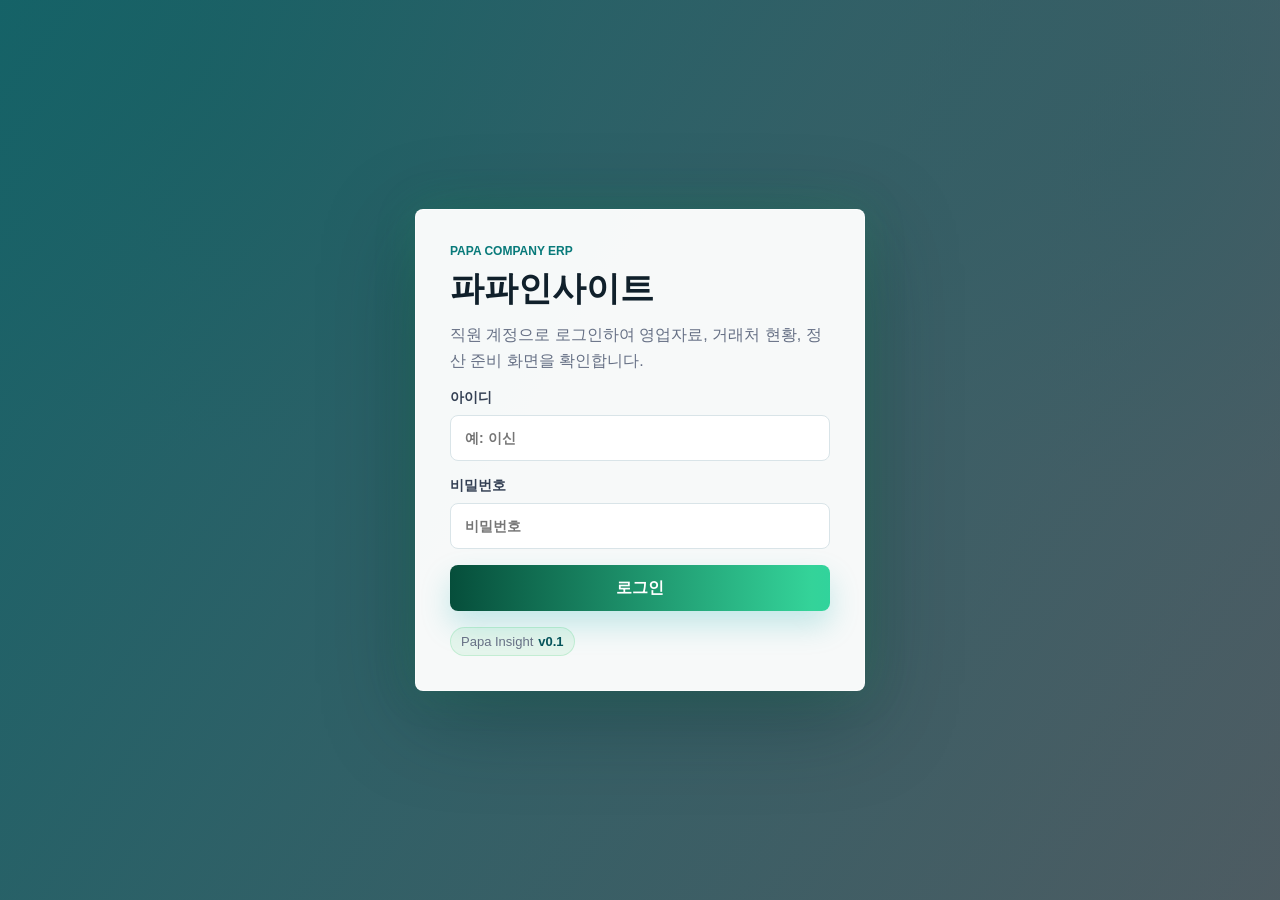
==== index.html @ 5ba2e493 "Add inbound DB dashboard to v0.1" ====
<!doctype html>
<html lang="ko">
  <head>
    <meta charset="UTF-8" />
    <meta name="viewport" content="width=device-width, initial-scale=1.0" />
    <title>파파인사이트</title>
    <link rel="stylesheet" href="styles.css?v=0.1-inbound-db-20260528" />
  </head>
  <body>
    <main class="app-shell">
      <section class="login-view" id="loginView">
        <div class="login-panel">
          <p class="eyebrow">PAPA COMPANY ERP</p>
          <h1>파파인사이트</h1>
          <p class="intro">직원 계정으로 로그인하여 영업자료, 거래처 현황, 정산 준비 화면을 확인합니다.</p>

          <form class="login-form" id="loginForm">
            <label>
              아이디
              <input id="userId" name="userId" autocomplete="username" placeholder="예: 이신" required />
            </label>
            <label>
              비밀번호
              <input id="password" name="password" type="password" autocomplete="current-password" placeholder="비밀번호" required />
            </label>
            <button type="submit">로그인</button>
            <p class="login-version">Papa Insight <strong>v0.1</strong></p>
          </form>
        </div>
      </section>

      <section class="dashboard-view hidden" id="dashboardView">
        <aside class="sidebar" id="sidebar">
          <div class="brand">
            <span class="brand-mark">P</span>
            <div class="brand-copy">
              <strong>파파인사이트</strong>
              <small>v0.1</small>
            </div>
            <button class="sidebar-toggle" id="sidebarToggle" type="button" aria-label="대시보드 접기" aria-expanded="true" title="대시보드 접기/펼치기">
              <svg viewBox="0 0 24 24" aria-hidden="true" fill="none" stroke="currentColor" stroke-width="2" stroke-linecap="round" stroke-linejoin="round">
                <rect x="3" y="4" width="18" height="16" rx="2"></rect>
                <path d="M9 4v16"></path>
                <path d="m16 10-2 2 2 2"></path>
              </svg>
            </button>
          </div>

          <nav class="nav-menu" aria-label="대시보드 메뉴">
            <button class="nav-item active" type="button" data-page="inbound">
              <span class="nav-icon">★</span>
              <span class="nav-text">인바운드 DB</span>
            </button>
            <button class="nav-item" type="button" data-page="sales">
              <span class="nav-icon">1</span>
              <span class="nav-text">영업자료 (이미지)</span>
            </button>
            <button class="nav-item" type="button" data-page="text-sales">
              <span class="nav-icon">2</span>
              <span class="nav-text">영업자료 (텍스트)</span>
            </button>
            <button class="nav-item" type="button" data-page="clients">
              <span class="nav-icon">3</span>
              <span class="nav-text">거래처 관리</span>
            </button>
            <div class="client-subnav collapsed" id="clientSubnav"></div>
            <div class="nav-divider" aria-hidden="true"></div>
            <button class="nav-item" type="button" data-page="settlement">
              <span class="nav-icon">4</span>
              <span class="nav-text">정산관리</span>
            </button>
          </nav>

          <button class="logout-button" id="logoutButton" type="button">
            <span class="nav-text">로그아웃</span>
          </button>
        </aside>

        <div class="workspace">
          <header class="topbar">
            <div>
              <p class="eyebrow">ERP DASHBOARD</p>
              <h2 id="pageTitle">인바운드 DB</h2>
            </div>
            <div class="topbar-actions">
              <span class="version-pill">v0.1</span>
              <button class="icon-action" id="openTrashLog" type="button" title="삭제 기록 보기" aria-label="삭제 기록 보기">🗑</button>
              <div class="user-pill">
                <span id="currentUser">papa.admin</span>
              </div>
            </div>
          </header>

          <section class="page-section" id="inboundPage">
            <div class="section-head">
              <div>
                <h3>인바운드 DB 현황</h3>
                <p>랜딩페이지와 유료 광고를 통해 유입된 문의 DB를 최신 문의순으로 영업자에게 공유합니다.</p>
              </div>
              <span class="version-pill">최신순</span>
            </div>

            <div class="inbound-table-card">
              <div class="inbound-table-wrap">
                <table class="inbound-table">
                  <thead>
                    <tr>
                      <th>날짜</th>
                      <th>이름</th>
                      <th>전화번호</th>
                      <th>플레이스URL</th>
                      <th>메인키워드</th>
                      <th>업종</th>
                      <th>구분</th>
                      <th>월 광고비 예산</th>
                      <th>문의사항</th>
                    </tr>
                  </thead>
                  <tbody id="inboundTableBody"></tbody>
                </table>
              </div>
            </div>
          </section>

          <section class="page-section hidden" id="salesPage">
            <div class="section-head">
              <div>
                <h3>영업자료 이미지 보관함</h3>
                <p>회사 인원이 카테고리별 이미지를 등록하고, 다운로드/복사/삭제까지 처리할 수 있습니다.</p>
              </div>
              <button class="secondary-button" id="openMaterialModal" type="button">자료 추가</button>
            </div>
            <div class="sales-library" id="materialsLibrary"></div>
          </section>

          <section class="page-section hidden" id="textSalesPage">
            <div class="text-dashboard">
              <div class="ai-doc-list" id="aiDocList"></div>

              <article class="ai-doc-viewer">
                <div class="ai-doc-toolbar">
                  <div>
                    <span class="category-label">문서</span>
                    <h4 id="aiDocTitle">영업자료 문서</h4>
                  </div>
                  <input id="aiDocSearch" type="search" placeholder="문서 내 검색" />
                </div>
                <div class="ai-doc-content" id="aiDocContent">문서를 불러오는 중입니다.</div>
              </article>
            </div>
          </section>

          <section class="page-section hidden" id="clientsPage">
            <div class="section-head">
              <div>
                <h3>거래처 관리</h3>
                <p>담당자별로 B2C/B2B 거래처를 나누고, 거래중/상담중/대기 상태를 관리합니다.</p>
              </div>
              <button class="secondary-button" type="button">거래처 추가</button>
            </div>

            <div class="client-owner-tabs" id="clientOwnerTabs"></div>

            <div class="metric-row">
              <article>
                <span>전체 거래처</span>
                <strong id="totalClients">0</strong>
              </article>
              <article>
                <span>거래중</span>
                <strong id="activeClients">0</strong>
              </article>
              <article>
                <span>상담/대기</span>
                <strong id="pendingClients">0</strong>
              </article>
            </div>

            <div class="client-board">
              <section class="client-lane">
                <div class="lane-head">
                  <span>B2C</span>
                  <strong id="b2cCount">0</strong>
                </div>
                <div class="client-status-grid" id="b2cClients"></div>
              </section>
              <section class="client-lane">
                <div class="lane-head">
                  <span>B2B</span>
                  <strong id="b2bCount">0</strong>
                </div>
                <div class="client-status-grid" id="b2bClients"></div>
              </section>
            </div>
          </section>

          <section class="page-section hidden" id="settlementPage">
            <div class="coming-soon">
              <span class="category-label">SETTLEMENT</span>
              <h3>정산관리는 준비중입니다.</h3>
              <p>1차 기획이 확정되면 정산 흐름, 권한, 데이터 구조를 맞춰 붙이겠습니다.</p>
            </div>
          </section>
        </div>
      </section>
    </main>

    <div class="modal-backdrop hidden" id="materialModal" role="dialog" aria-modal="true" aria-labelledby="materialModalTitle">
      <form class="modal-panel" id="materialForm">
        <div class="modal-head">
          <div>
            <p class="eyebrow">SALES MATERIAL</p>
            <h3 id="materialModalTitle">자료 추가</h3>
          </div>
          <button class="icon-button" id="closeMaterialModal" type="button" aria-label="닫기">×</button>
        </div>

        <label>
          등록 카테고리
          <select id="materialCategory" name="category" required></select>
        </label>

        <label>
          자료 이름
          <input id="materialTitle" name="title" placeholder="예: 파파 전체 상품 이미지표" required />
        </label>

        <label>
          이미지 파일
          <input id="materialFiles" name="files" type="file" accept="image/*" multiple required />
        </label>

        <p class="modal-note">현재 등록 자료는 이 PC 브라우저에 저장됩니다. 여러 직원이 같은 자료를 공유하려면 다음 단계에서 백엔드/DB 저장소로 전환해야 합니다.</p>

        <div class="modal-actions">
          <button class="ghost-button" id="cancelMaterialModal" type="button">취소</button>
          <button class="secondary-button" type="submit">등록</button>
        </div>
      </form>
    </div>

    <div class="modal-backdrop hidden" id="trashModal" role="dialog" aria-modal="true" aria-labelledby="trashModalTitle">
      <section class="modal-panel">
        <div class="modal-head">
          <div>
            <p class="eyebrow">DELETE HISTORY</p>
            <h3 id="trashModalTitle">삭제 기록</h3>
          </div>
          <button class="icon-button" id="closeTrashModal" type="button" aria-label="닫기">×</button>
        </div>
        <div class="trash-log-list" id="trashLogList"></div>
      </section>
    </div>

    <div class="toast hidden" id="toastMessage"></div>

    <script src="script.js?v=0.1-inbound-db-20260528"></script>
  </body>
</html>
---- styles.css ----
:root {
  color-scheme: light;
  --bg: #eef5f5;
  --panel: #ffffff;
  --ink: #10202b;
  --muted: #667085;
  --line: #d9e4e8;
  --brand: #087a7a;
  --brand-dark: #05545b;
  --cyan: #00d6cc;
  --neon-green: #22c55e;
  --neon-mint: #34d399;
  --neon-lime: #a3e635;
  --pink: #ff4f7b;
  --amber: #ff9f1c;
  --soft: #e9fbf8;
  --danger: #b42318;
  --radius: 8px;
  font-family: "Pretendard", "Segoe UI", Arial, sans-serif;
}

* {
  box-sizing: border-box;
}

body {
  background:
    radial-gradient(circle at 15% 8%, rgba(34, 197, 94, 0.16), transparent 28%),
    radial-gradient(circle at 90% 18%, rgba(0, 214, 204, 0.12), transparent 24%),
    linear-gradient(145deg, #edf5f5, #f7fafb 56%, #edf6f1);
  color: var(--ink);
  margin: 0;
}

button,
input,
select,
textarea {
  font: inherit;
}

button {
  cursor: pointer;
}

.hidden {
  display: none !important;
}

.app-shell {
  min-height: 100vh;
}

.login-view {
  align-items: center;
  background:
    linear-gradient(120deg, rgba(4, 86, 92, 0.92), rgba(16, 32, 43, 0.72)),
    url("https://images.unsplash.com/photo-1497366754035-f200968a6e72?auto=format&fit=crop&w=1600&q=80") center/cover;
  display: flex;
  justify-content: center;
  min-height: 100vh;
  padding: 24px;
}

.login-panel {
  background: rgba(255, 255, 255, 0.96);
  border: 1px solid rgba(255, 255, 255, 0.72);
  border-radius: var(--radius);
  box-shadow: 0 24px 90px rgba(4, 40, 43, 0.34), 0 0 42px rgba(34, 197, 94, 0.18);
  max-width: 450px;
  padding: 34px;
  width: 100%;
}

.eyebrow {
  color: var(--brand);
  font-size: 12px;
  font-weight: 900;
  letter-spacing: 0;
  margin: 0 0 8px;
}

h1,
h2,
h3,
h4,
h5,
p {
  margin-top: 0;
}

h1 {
  font-size: 34px;
  margin-bottom: 10px;
}

.intro,
.section-head p,
.category-head p,
.coming-soon p {
  color: var(--muted);
  line-height: 1.6;
}

.login-form {
  display: grid;
  gap: 16px;
}

label {
  color: #344054;
  display: grid;
  font-size: 14px;
  font-weight: 800;
  gap: 8px;
}

input,
select {
  background: #ffffff;
  border: 1px solid var(--line);
  border-radius: var(--radius);
  min-height: 46px;
  padding: 0 14px;
}

input:focus,
select:focus {
  border-color: var(--cyan);
  box-shadow: 0 0 0 4px rgba(0, 214, 204, 0.13);
  outline: 0;
}

.login-form button,
.secondary-button {
  background: linear-gradient(90deg, #064e3b, var(--neon-mint), var(--cyan));
  background-size: 190% 100%;
  border: 0;
  border-radius: var(--radius);
  box-shadow: 0 14px 30px rgba(0, 168, 168, 0.22);
  color: white;
  font-weight: 900;
  min-height: 46px;
  padding: 0 18px;
  transition:
    background-position 620ms cubic-bezier(0.22, 1, 0.36, 1),
    box-shadow 520ms cubic-bezier(0.22, 1, 0.36, 1),
    transform 460ms cubic-bezier(0.22, 1, 0.36, 1);
}

.login-form button:hover,
.secondary-button:hover {
  background-position: 100% 50%;
  box-shadow: 0 18px 38px rgba(0, 168, 168, 0.26), 0 0 24px rgba(34, 197, 94, 0.24);
  transform: translateY(-1px);
}

.login-form button:active,
.secondary-button:active,
.mini-button:active,
.ghost-button:active,
.icon-action:active,
.icon-button:active,
.nav-item:active,
.subnav-item:active,
.category-head:active,
.document-card:active {
  transform: translateY(1px) scale(0.992);
}

.login-version {
  color: var(--muted);
  font-size: 13px;
  margin: 0;
}

.login-version {
  align-items: center;
  background: rgba(34, 197, 94, 0.08);
  border: 1px solid rgba(34, 197, 94, 0.18);
  border-radius: 999px;
  display: inline-flex;
  justify-self: start;
  padding: 6px 10px;
}

.login-version strong {
  color: var(--brand-dark);
  margin-left: 5px;
}

.dashboard-view {
  display: grid;
  grid-template-columns: 250px minmax(0, 1fr);
  min-height: 100vh;
  transition: grid-template-columns 520ms cubic-bezier(0.22, 1, 0.36, 1);
}

.dashboard-view:has(.sidebar.collapsed) {
  grid-template-columns: 76px minmax(0, 1fr);
}

.sidebar {
  background:
    linear-gradient(180deg, rgba(34, 197, 94, 0.13), transparent 24%),
    linear-gradient(160deg, #06191c, #0d2023 54%, #081417);
  color: white;
  display: flex;
  flex-direction: column;
  min-width: 0;
  overflow: hidden;
  padding: 18px 14px;
  position: relative;
}

.sidebar::after {
  animation: scanLine 5.5s linear infinite;
  background: linear-gradient(180deg, transparent, rgba(0, 214, 204, 0.56), transparent);
  content: "";
  height: 180px;
  position: absolute;
  right: 0;
  top: 0;
  width: 1px;
}

.brand {
  align-items: center;
  display: grid;
  grid-template-columns: 38px minmax(0, 1fr) 40px;
  gap: 10px;
  margin: 0 0 18px;
  min-height: 48px;
}

.brand-mark {
  align-items: center;
  animation: keyColorShift 7s ease infinite;
  background: linear-gradient(135deg, var(--neon-green), var(--neon-mint), var(--cyan));
  background-size: 180% 180%;
  border-radius: var(--radius);
  box-shadow: 0 0 22px rgba(34, 197, 94, 0.42);
  display: inline-flex;
  flex: 0 0 38px;
  font-weight: 900;
  height: 38px;
  justify-content: center;
  width: 38px;
}

.brand small {
  background: rgba(34, 197, 94, 0.12);
  border: 1px solid rgba(52, 211, 153, 0.22);
  border-radius: 999px;
  color: #c7ffe2;
  display: inline-flex;
  font-size: 11px;
  font-weight: 900;
  margin-top: 5px;
  padding: 3px 8px;
}

.sidebar.collapsed .brand-copy,
.sidebar.collapsed .nav-text,
.sidebar.collapsed .subnav-item span,
.sidebar.collapsed .logout-button {
  opacity: 0;
  pointer-events: none;
  width: 0;
}

.sidebar.collapsed .brand-copy {
  display: none;
}

.sidebar.collapsed .brand {
  grid-template-columns: 1fr;
  justify-items: center;
  gap: 10px;
  min-height: 92px;
}

.sidebar.collapsed .sidebar-toggle {
  position: static;
}

.sidebar-toggle {
  align-items: center;
  background: rgba(255, 255, 255, 0.06);
  border: 1px solid rgba(0, 214, 204, 0.22);
  border-radius: var(--radius);
  color: #ffffff;
  display: inline-grid;
  height: 40px;
  justify-content: center;
  place-items: center;
  transition:
    border-color 460ms cubic-bezier(0.22, 1, 0.36, 1),
    box-shadow 520ms cubic-bezier(0.22, 1, 0.36, 1),
    transform 460ms cubic-bezier(0.22, 1, 0.36, 1),
    background 520ms cubic-bezier(0.22, 1, 0.36, 1);
  width: 40px;
}

.sidebar-toggle svg {
  height: 20px;
  width: 20px;
}

.sidebar-toggle:hover {
  background: rgba(255, 255, 255, 0.13);
  border-color: rgba(255, 255, 255, 0.28);
  box-shadow: 0 14px 28px rgba(0, 25, 25, 0.22), 0 0 18px rgba(0, 214, 204, 0.16);
  transform: translateY(-1px);
}

.nav-menu {
  display: grid;
  gap: 10px;
  align-content: start;
  grid-template-columns: minmax(0, 1fr);
  width: 100%;
}

.nav-divider {
  align-items: center;
  display: grid;
  height: 22px;
  padding: 4px 0;
  width: 100%;
}

.nav-divider::before {
  background: linear-gradient(90deg, transparent, rgba(52, 211, 153, 0.55), rgba(0, 214, 204, 0.38), transparent);
  border-radius: 999px;
  box-shadow: 0 0 16px rgba(34, 197, 94, 0.18);
  content: "";
  display: block;
  height: 1px;
  width: 100%;
}

.nav-item,
.logout-button,
.subnav-item {
  align-items: center;
  background: transparent;
  border: 1px solid transparent;
  border-radius: var(--radius);
  color: #d6dddd;
  display: flex;
  gap: 10px;
  min-height: 44px;
  min-width: 0;
  padding: 0 12px;
  justify-self: stretch;
  text-align: left;
  transition:
    background 520ms cubic-bezier(0.22, 1, 0.36, 1),
    border-color 520ms cubic-bezier(0.22, 1, 0.36, 1),
    box-shadow 560ms cubic-bezier(0.22, 1, 0.36, 1),
    transform 460ms cubic-bezier(0.22, 1, 0.36, 1);
  white-space: nowrap;
  width: 100%;
}

.nav-item[data-page="clients"],
.nav-item[data-page="settlement"] {
  background: rgba(255, 255, 255, 0.015);
}

.nav-icon {
  align-items: center;
  background: rgba(255, 255, 255, 0.08);
  border-radius: 6px;
  display: inline-flex;
  flex: 0 0 24px;
  font-size: 12px;
  font-weight: 900;
  height: 24px;
  justify-content: center;
  width: 24px;
}

.nav-item.active,
.nav-item:hover,
.subnav-item.active,
.subnav-item:hover {
  background: linear-gradient(90deg, rgba(34, 197, 94, 0.16), rgba(0, 214, 204, 0.08));
  border-color: rgba(52, 211, 153, 0.28);
  box-shadow: inset 3px 0 0 var(--neon-mint), 0 0 26px rgba(34, 197, 94, 0.13);
  color: #ffffff;
  transform: translateY(-1px);
}

.client-subnav {
  display: grid;
  gap: 6px;
  margin: 0 0 2px;
  max-height: 260px;
  opacity: 1;
  padding: 2px 0 2px 34px;
  transform: translateY(0);
  transition:
    max-height 560ms cubic-bezier(0.22, 1, 0.36, 1),
    opacity 420ms ease,
    padding 520ms cubic-bezier(0.22, 1, 0.36, 1),
    transform 560ms cubic-bezier(0.22, 1, 0.36, 1);
}

.client-subnav.collapsed {
  max-height: 0;
  opacity: 0;
  overflow: hidden;
  padding-bottom: 0;
  padding-top: 0;
  pointer-events: none;
  transform: translateY(-6px);
}

.sidebar.collapsed .client-subnav {
  margin: 0;
  max-height: 0;
  opacity: 0;
  overflow: hidden;
  padding: 0;
  pointer-events: none;
  transform: translateY(-6px);
}

.subnav-item {
  min-height: 34px;
  padding-left: 12px;
}

.logout-button {
  justify-content: center;
  margin-top: auto;
}

.workspace {
  min-width: 0;
  padding: 22px 28px;
}

.topbar,
.section-head {
  align-items: center;
  display: flex;
  gap: 18px;
  justify-content: space-between;
}

.topbar {
  margin-bottom: 18px;
}

h2 {
  font-size: 28px;
  margin-bottom: 0;
}

.topbar-actions {
  align-items: center;
  display: flex;
  gap: 10px;
}

.version-pill {
  align-items: center;
  background: linear-gradient(90deg, rgba(34, 197, 94, 0.12), rgba(0, 214, 204, 0.1));
  border: 1px solid rgba(52, 211, 153, 0.26);
  border-radius: 999px;
  box-shadow: 0 0 18px rgba(34, 197, 94, 0.12);
  color: var(--brand-dark);
  display: inline-flex;
  font-size: 12px;
  font-weight: 900;
  min-height: 34px;
  padding: 0 12px;
  white-space: nowrap;
}

.icon-action,
.icon-button {
  align-items: center;
  background: #ffffff;
  border: 1px solid rgba(0, 168, 168, 0.25);
  border-radius: var(--radius);
  color: var(--brand-dark);
  display: inline-flex;
  font-weight: 900;
  height: 42px;
  justify-content: center;
  transition:
    border-color 460ms cubic-bezier(0.22, 1, 0.36, 1),
    box-shadow 520ms cubic-bezier(0.22, 1, 0.36, 1),
    transform 460ms cubic-bezier(0.22, 1, 0.36, 1);
  width: 42px;
}

.icon-action:hover,
.icon-button:hover {
  border-color: rgba(52, 211, 153, 0.42);
  box-shadow: 0 0 22px rgba(0, 214, 204, 0.2), 0 12px 24px rgba(7, 38, 42, 0.08);
  transform: translateY(-1px);
}

.user-pill {
  background: var(--panel);
  border: 1px solid var(--line);
  border-radius: 999px;
  box-shadow: 0 12px 32px rgba(7, 38, 42, 0.08);
  color: var(--brand-dark);
  font-weight: 900;
  padding: 10px 16px;
}

.page-section,
.sales-library {
  display: grid;
  gap: 12px;
  grid-auto-flow: dense;
}

.page-section {
  animation: pageSlideIn 520ms cubic-bezier(0.22, 1, 0.36, 1) both;
}

.section-head,
.category-head,
.static-head,
.coming-soon {
  background:
    linear-gradient(120deg, rgba(255, 255, 255, 0.98), rgba(232, 255, 252, 0.86)),
    #ffffff;
  border: 1px solid rgba(0, 168, 168, 0.2);
  border-radius: var(--radius);
  box-shadow: 0 12px 34px rgba(7, 38, 42, 0.08);
  padding: 16px 18px;
}

.section-head {
  overflow: hidden;
  position: relative;
}

.section-head::before {
  animation: keyColorShift 8s ease infinite;
  background: linear-gradient(90deg, var(--neon-green), var(--neon-mint), var(--cyan), var(--neon-lime));
  background-size: 220% 100%;
  content: "";
  height: 3px;
  left: 0;
  position: absolute;
  right: 0;
  top: 0;
}

.section-head h3 {
  font-size: 20px;
  margin-bottom: 4px;
}

.resource-category {
  display: grid;
  gap: 8px;
}

.category-head {
  align-items: center;
  color: var(--ink);
  display: flex;
  gap: 14px;
  justify-content: space-between;
  min-height: 76px;
  text-align: left;
  transition:
    border-color 520ms cubic-bezier(0.22, 1, 0.36, 1),
    box-shadow 560ms cubic-bezier(0.22, 1, 0.36, 1),
    transform 520ms cubic-bezier(0.22, 1, 0.36, 1),
    background 620ms cubic-bezier(0.22, 1, 0.36, 1);
  width: 100%;
}

.category-head:hover {
  border-color: rgba(52, 211, 153, 0.36);
  box-shadow: 0 18px 42px rgba(7, 38, 42, 0.11), 0 0 26px rgba(34, 197, 94, 0.12);
  transform: translateY(-1px);
}

.category-head h4,
.static-head h4 {
  font-size: 19px;
  margin: 3px 0 0;
}

.category-head p {
  line-height: 1.35;
  margin: 4px 0 0;
}

.category-count {
  color: var(--brand-dark);
  flex: 0 0 auto;
  font-size: 14px;
  font-weight: 900;
}

.category-label {
  color: var(--muted);
  font-size: 12px;
  font-weight: 900;
}

.category-body {
  display: grid;
  gap: 10px;
  max-height: 1400px;
  opacity: 1;
  overflow: hidden;
  transform: translateY(0);
  transition:
    max-height 720ms cubic-bezier(0.22, 1, 0.36, 1),
    opacity 520ms ease,
    transform 640ms cubic-bezier(0.22, 1, 0.36, 1);
}

.category-body.collapsed {
  max-height: 0;
  opacity: 0;
  pointer-events: none;
  transform: translateY(-10px);
}

.document-grid {
  display: grid;
  gap: 10px;
  grid-template-columns: repeat(2, minmax(0, 1fr));
}

.document-card {
  background: var(--panel);
  border: 1px solid var(--line);
  border-radius: var(--radius);
  box-shadow: 0 12px 34px rgba(7, 38, 42, 0.08);
  display: grid;
  grid-template-columns: minmax(150px, 0.56fr) minmax(0, 1fr);
  min-height: 220px;
  overflow: hidden;
  transform-origin: top center;
  transition:
    border-color 520ms cubic-bezier(0.22, 1, 0.36, 1),
    box-shadow 620ms cubic-bezier(0.22, 1, 0.36, 1),
    transform 520ms cubic-bezier(0.22, 1, 0.36, 1),
    grid-template-columns 760ms cubic-bezier(0.22, 1, 0.36, 1),
    min-height 760ms cubic-bezier(0.22, 1, 0.36, 1);
}

.document-card:hover {
  border-color: rgba(0, 168, 168, 0.34);
  box-shadow: 0 18px 42px rgba(7, 38, 42, 0.12), 0 0 24px rgba(0, 214, 204, 0.12);
  transform: translateY(-2px);
}

.document-card.expanded {
  animation: cardExpand 820ms cubic-bezier(0.22, 1, 0.36, 1) both;
  grid-column: 1 / -1;
  grid-template-columns: minmax(260px, 1fr) minmax(260px, 0.72fr);
  min-height: 320px;
  box-shadow: 0 22px 56px rgba(7, 38, 42, 0.16), 0 0 36px rgba(34, 197, 94, 0.16);
}

.document-preview {
  background:
    linear-gradient(135deg, rgba(0, 168, 168, 0.1), rgba(54, 124, 255, 0.08)),
    #eef2f6;
  border-right: 1px solid var(--line);
  display: grid;
  height: 220px;
  min-height: 220px;
  place-items: center;
  transition:
    height 780ms cubic-bezier(0.22, 1, 0.36, 1),
    min-height 780ms cubic-bezier(0.22, 1, 0.36, 1),
    background 620ms cubic-bezier(0.22, 1, 0.36, 1);
}

.document-preview img {
  display: block;
  height: 196px;
  max-height: 196px;
  max-width: 100%;
  object-fit: contain;
  padding: 12px;
  width: auto;
  transition:
    height 780ms cubic-bezier(0.22, 1, 0.36, 1),
    max-height 780ms cubic-bezier(0.22, 1, 0.36, 1),
    transform 780ms cubic-bezier(0.22, 1, 0.36, 1);
}

.document-card.expanded .document-preview {
  height: 320px;
  min-height: 320px;
}

.document-card.expanded .document-preview img {
  height: 296px;
  max-height: 296px;
  transform: scale(1.01);
}

.document-meta {
  align-content: start;
  display: grid;
  gap: 8px;
  min-width: 0;
  padding: 14px;
}

.document-meta h5 {
  font-size: 16px;
  line-height: 1.35;
  margin: 0;
  overflow-wrap: anywhere;
}

.document-meta p {
  color: var(--muted);
  line-height: 1.5;
  margin: 0;
  overflow-wrap: anywhere;
}

.document-meta small {
  color: #475467;
  font-weight: 800;
  overflow-wrap: anywhere;
}

.document-actions {
  display: flex;
  flex-wrap: wrap;
  gap: 6px;
  margin-top: 4px;
}

.tag,
.status {
  align-self: start;
  border-radius: 999px;
  display: inline-flex;
  font-size: 12px;
  font-weight: 900;
  justify-self: start;
  padding: 5px 9px;
}

.tag {
  background: linear-gradient(90deg, #e6fbf8, #fff4df);
  color: var(--brand-dark);
}

.mini-button,
.ghost-button {
  align-items: center;
  background: linear-gradient(180deg, #ffffff, #f4faf9);
  border: 1px solid var(--line);
  border-radius: var(--radius);
  color: #344054;
  display: inline-flex;
  font-size: 13px;
  font-weight: 900;
  justify-content: center;
  min-height: 32px;
  padding: 0 10px;
  text-decoration: none;
  transition:
    background 520ms cubic-bezier(0.22, 1, 0.36, 1),
    border-color 520ms cubic-bezier(0.22, 1, 0.36, 1),
    box-shadow 560ms cubic-bezier(0.22, 1, 0.36, 1),
    color 420ms ease,
    transform 460ms cubic-bezier(0.22, 1, 0.36, 1);
}

.mini-button:hover,
.ghost-button:hover {
  background: linear-gradient(180deg, #ffffff, #eafff7);
  border-color: rgba(34, 197, 94, 0.38);
  box-shadow: 0 0 18px rgba(34, 197, 94, 0.16);
  color: var(--brand-dark);
  transform: translateY(-1px);
}

.mini-button.danger {
  color: var(--danger);
}

.empty-category,
.empty-client {
  align-items: center;
  background: #ffffff;
  border: 1px dashed #b8c3cf;
  border-radius: var(--radius);
  color: var(--muted);
  display: flex;
  font-weight: 800;
  min-height: 88px;
  padding: 18px;
}

.modal-backdrop {
  align-items: center;
  background: rgba(15, 23, 42, 0.58);
  display: flex;
  inset: 0;
  justify-content: center;
  padding: 24px;
  position: fixed;
  z-index: 50;
}

.modal-panel {
  background: var(--panel);
  border: 1px solid rgba(0, 168, 168, 0.2);
  border-radius: var(--radius);
  box-shadow: 0 24px 90px rgba(15, 23, 42, 0.28), 0 0 36px rgba(0, 214, 204, 0.14);
  display: grid;
  gap: 16px;
  max-height: min(780px, calc(100vh - 48px));
  max-width: 620px;
  overflow: auto;
  padding: 24px;
  width: min(100%, 620px);
}

.modal-head {
  align-items: start;
  display: flex;
  gap: 16px;
  justify-content: space-between;
}

.modal-note {
  background: #fffaeb;
  border: 1px solid #fedf89;
  border-radius: var(--radius);
  color: #7a4b00;
  font-size: 13px;
  line-height: 1.5;
  margin: 0;
  padding: 12px;
}

.modal-actions {
  display: flex;
  gap: 10px;
  justify-content: flex-end;
}

.trash-log-list {
  display: grid;
  gap: 10px;
}

.trash-log-card {
  border: 1px solid var(--line);
  border-radius: var(--radius);
  display: grid;
  gap: 6px;
  padding: 14px;
}

.trash-log-card span,
.trash-log-card small {
  color: var(--muted);
}

.toast {
  background: linear-gradient(90deg, #081c1f, #0d3033);
  border-radius: var(--radius);
  bottom: 22px;
  box-shadow: 0 12px 40px rgba(15, 23, 42, 0.25), 0 0 26px rgba(0, 214, 204, 0.18);
  color: #ffffff;
  font-weight: 900;
  left: 50%;
  padding: 13px 16px;
  position: fixed;
  transform: translateX(-50%);
  z-index: 60;
}

.text-dashboard {
  display: grid;
  gap: 18px;
}

.ai-doc-list {
  display: grid;
  gap: 10px;
  grid-template-columns: repeat(2, minmax(0, 1fr));
}

.ai-doc-button {
  background: linear-gradient(180deg, rgba(255, 255, 255, 0.98), rgba(249, 253, 253, 0.94));
  border: 1px solid rgba(0, 168, 168, 0.18);
  border-radius: var(--radius);
  box-shadow: 0 18px 50px rgba(7, 38, 42, 0.1);
  color: var(--ink);
  display: grid;
  gap: 7px;
  min-width: 0;
  overflow: hidden;
  padding: 16px;
  position: relative;
  text-align: left;
  transition:
    border-color 520ms cubic-bezier(0.22, 1, 0.36, 1),
    box-shadow 560ms cubic-bezier(0.22, 1, 0.36, 1),
    transform 460ms cubic-bezier(0.22, 1, 0.36, 1),
    background 620ms cubic-bezier(0.22, 1, 0.36, 1);
}

.ai-doc-button.active,
.ai-doc-button:hover {
  border-color: rgba(0, 168, 168, 0.55);
  box-shadow: 0 0 0 3px rgba(0, 214, 204, 0.11), 0 16px 40px rgba(7, 38, 42, 0.12);
  transform: translateY(-1px);
}

.ai-doc-button.active::before {
  animation: neonPulse 3.2s ease-in-out infinite;
  background: linear-gradient(180deg, var(--cyan), var(--amber), var(--pink));
  content: "";
  inset: 0 auto 0 0;
  position: absolute;
  width: 4px;
}

.ai-doc-button span,
.ai-doc-button small {
  color: var(--muted);
  line-height: 1.45;
  overflow-wrap: anywhere;
}

.ai-doc-viewer {
  background: var(--panel);
  border: 1px solid rgba(0, 168, 168, 0.2);
  border-radius: var(--radius);
  box-shadow: 0 18px 50px rgba(7, 38, 42, 0.1);
  min-width: 0;
  overflow: hidden;
}

.ai-doc-toolbar {
  align-items: center;
  background: linear-gradient(120deg, rgba(255, 255, 255, 0.98), rgba(232, 255, 252, 0.86));
  border-bottom: 1px solid rgba(0, 168, 168, 0.18);
  display: flex;
  gap: 16px;
  justify-content: space-between;
  padding: 18px;
}

.ai-doc-toolbar h4 {
  font-size: 20px;
  margin: 3px 0 0;
}

.ai-doc-toolbar input {
  max-width: 320px;
  width: 100%;
}

.ai-doc-content {
  color: #344054;
  font-size: 14px;
  line-height: 1.75;
  max-height: none;
  overflow: visible;
  padding: 22px;
}

.ai-summary-section {
  margin-bottom: 22px;
}

.ai-table-wrap {
  border: 1px solid rgba(0, 168, 168, 0.2);
  border-radius: var(--radius);
  margin: 14px 0;
  overflow-x: auto;
}

.ai-summary-table,
.ai-doc-content table {
  border-collapse: collapse;
  min-width: 980px;
  width: 100%;
}

.ai-summary-table th,
.ai-summary-table td,
.ai-doc-content table th,
.ai-doc-content table td {
  border-bottom: 1px solid var(--line);
  border-right: 1px solid var(--line);
  padding: 12px 14px;
  text-align: left;
  vertical-align: top;
  white-space: pre-wrap;
}

.ai-summary-table th,
.ai-doc-content table th {
  background: linear-gradient(180deg, #e6fbf8, #dff0ee);
  color: var(--brand-dark);
  font-size: 13px;
  font-weight: 900;
  position: static;
}

.ai-summary-table td,
.ai-doc-content table td {
  background: #ffffff;
  color: #344054;
}

.ai-summary-table tr:nth-child(even) td,
.ai-doc-content table tr:nth-child(even) td {
  background: #f8fafc;
}

.ai-doc-content mark {
  background: #fde68a;
  border-radius: 4px;
  padding: 0 2px;
}

.inbound-table-card {
  background: rgba(255, 255, 255, 0.92);
  border: 1px solid rgba(0, 168, 168, 0.2);
  border-radius: var(--radius);
  box-shadow: 0 16px 46px rgba(7, 38, 42, 0.1);
  overflow: hidden;
}

.inbound-table-wrap {
  overflow-x: auto;
}

.inbound-table {
  border-collapse: collapse;
  min-width: 1180px;
  width: 100%;
}

.inbound-table th,
.inbound-table td {
  border-bottom: 1px solid var(--line);
  padding: 13px 14px;
  text-align: left;
  vertical-align: top;
}

.inbound-table th {
  background: linear-gradient(180deg, #e6fbf8, #dff7ef);
  color: var(--brand-dark);
  font-size: 12px;
  font-weight: 900;
  white-space: nowrap;
}

.inbound-table td {
  background: #ffffff;
  color: #344054;
  font-size: 13px;
  line-height: 1.45;
  overflow-wrap: anywhere;
}

.inbound-table tbody tr {
  transition: background 460ms cubic-bezier(0.22, 1, 0.36, 1), box-shadow 460ms cubic-bezier(0.22, 1, 0.36, 1);
}

.inbound-table tbody tr:hover td {
  background: #f1fffa;
  box-shadow: inset 3px 0 0 rgba(34, 197, 94, 0.55);
}

.inbound-table a {
  color: var(--brand-dark);
  font-weight: 900;
  text-decoration: none;
}

.client-owner-tabs {
  display: flex;
  flex-wrap: wrap;
  gap: 8px;
}

.owner-tab {
  background: #ffffff;
  border: 1px solid rgba(0, 168, 168, 0.22);
  border-radius: 999px;
  color: #344054;
  font-weight: 900;
  min-height: 40px;
  padding: 0 16px;
}

.owner-tab.active,
.owner-tab:hover {
  background: linear-gradient(90deg, rgba(0, 214, 204, 0.16), rgba(255, 159, 28, 0.1));
  border-color: rgba(0, 168, 168, 0.45);
  box-shadow: 0 0 20px rgba(0, 214, 204, 0.14);
  color: var(--brand-dark);
}

.metric-row {
  display: grid;
  gap: 14px;
  grid-template-columns: repeat(3, minmax(0, 1fr));
}

.metric-row article {
  background: var(--panel);
  border: 1px solid var(--line);
  border-radius: var(--radius);
  box-shadow: 0 18px 50px rgba(7, 38, 42, 0.1);
  padding: 18px;
}

.metric-row span {
  color: var(--muted);
  display: block;
  font-size: 13px;
  font-weight: 800;
  margin-bottom: 8px;
}

.metric-row strong {
  font-size: 30px;
}

.client-board {
  display: grid;
  gap: 16px;
  grid-template-columns: repeat(2, minmax(0, 1fr));
}

.client-lane {
  background: rgba(255, 255, 255, 0.62);
  border: 1px solid rgba(0, 168, 168, 0.18);
  border-radius: var(--radius);
  box-shadow: 0 18px 50px rgba(7, 38, 42, 0.08);
  padding: 16px;
}

.lane-head,
.status-column-head {
  align-items: center;
  display: flex;
  justify-content: space-between;
}

.lane-head {
  margin-bottom: 14px;
}

.lane-head span {
  font-size: 20px;
  font-weight: 900;
}

.lane-head strong,
.status-column-head strong {
  color: var(--brand-dark);
}

.client-status-grid {
  display: grid;
  gap: 12px;
}

.status-column {
  display: grid;
  gap: 10px;
}

.status-column-head {
  color: #475467;
  font-size: 13px;
  font-weight: 900;
}

.status-card-list {
  display: grid;
  gap: 10px;
}

.client-card {
  background: #ffffff;
  border: 1px solid var(--line);
  border-radius: var(--radius);
  display: grid;
  gap: 8px;
  padding: 14px;
}

.client-card h4 {
  margin: 0;
}

.client-card p,
.client-card small {
  color: var(--muted);
  line-height: 1.5;
  margin: 0;
}

.status.active {
  background: #ecfdf3;
  color: #027a48;
}

.status.pending {
  background: #fffaeb;
  color: #b54708;
}

.status.risk {
  background: #fef3f2;
  color: var(--danger);
}

.coming-soon {
  min-height: 260px;
}

.coming-soon h3 {
  font-size: 28px;
}

@keyframes neonPulse {
  0% {
    box-shadow: 0 0 0 rgba(0, 214, 204, 0), 0 0 14px rgba(0, 214, 204, 0.2);
  }
  50% {
    box-shadow: 0 0 0 4px rgba(0, 214, 204, 0.09), 0 0 28px rgba(0, 214, 204, 0.42);
  }
  100% {
    box-shadow: 0 0 0 rgba(0, 214, 204, 0), 0 0 14px rgba(0, 214, 204, 0.2);
  }
}

@keyframes keyColorShift {
  0% {
    background-position: 0% 50%;
  }
  50% {
    background-position: 100% 50%;
  }
  100% {
    background-position: 0% 50%;
  }
}

@keyframes scanLine {
  0% {
    transform: translateY(-120%);
  }
  100% {
    transform: translateY(120%);
  }
}

@keyframes pageSlideIn {
  from {
    opacity: 0;
    transform: translateY(12px);
  }
  to {
    opacity: 1;
    transform: translateY(0);
  }
}

@keyframes cardExpand {
  from {
    opacity: 0.86;
    transform: translateY(8px) scale(0.985);
  }
  to {
    opacity: 1;
    transform: translateY(0) scale(1);
  }
}

@media (max-width: 1180px) {
  .document-grid {
    grid-template-columns: 1fr;
  }
}

@media (min-width: 1181px) {
  .sales-library {
    grid-template-columns: repeat(2, minmax(0, 1fr));
  }

  .section-head,
  .resource-category.has-materials {
    grid-column: 1 / -1;
  }
}

@media (max-width: 720px) {
  .dashboard-view,
  .dashboard-view:has(.sidebar.collapsed) {
    grid-template-columns: 1fr;
  }

  .sidebar {
    gap: 12px;
  }

  .nav-menu {
    grid-template-columns: repeat(2, minmax(0, 1fr));
  }

  .client-subnav {
    grid-column: 1 / -1;
    grid-template-columns: repeat(3, minmax(0, 1fr));
    padding-left: 0;
  }

  .document-grid,
  .client-board,
  .ai-doc-list,
  .metric-row {
    grid-template-columns: 1fr;
  }

  .document-card,
  .document-card.expanded {
    grid-template-columns: 1fr;
  }

  .document-preview {
    border-bottom: 1px solid var(--line);
    border-right: 0;
  }
}

@media (max-width: 640px) {
  .login-panel,
  .workspace {
    padding: 20px;
  }

  .topbar,
  .section-head,
  .category-head,
  .ai-doc-toolbar {
    align-items: stretch;
    flex-direction: column;
  }

  .category-head {
    min-height: auto;
  }

  .secondary-button,
  .ghost-button {
    width: 100%;
  }

  .modal-actions {
    flex-direction: column-reverse;
  }
}

@media (prefers-reduced-motion: reduce) {
  *,
  *::before,
  *::after {
    animation-duration: 0.01ms !important;
    animation-iteration-count: 1 !important;
    scroll-behavior: auto !important;
    transition-duration: 0.01ms !important;
  }
}
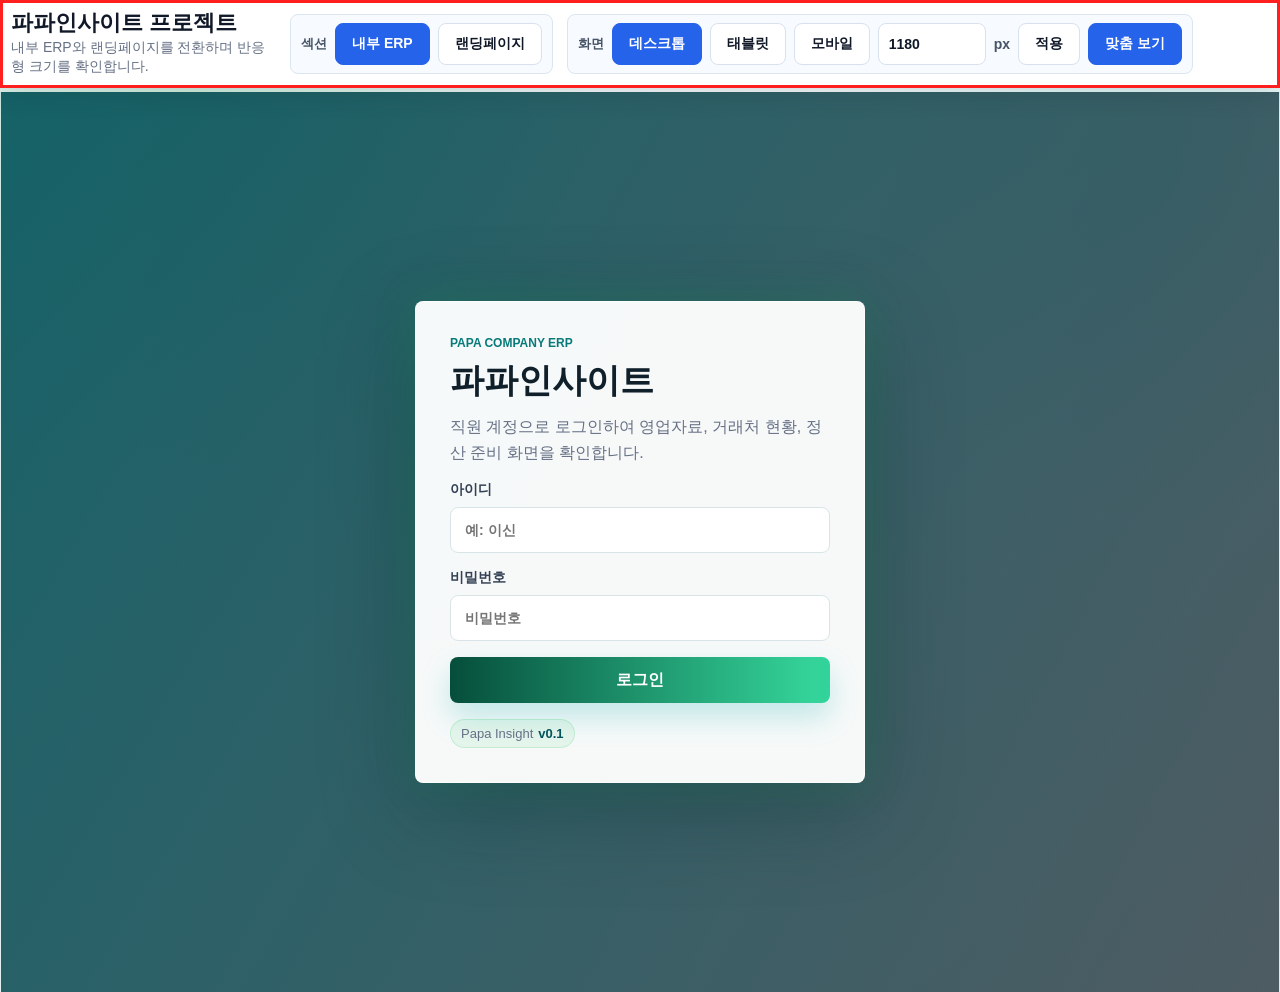
==== commit 46da5101: "Update Papa Insight handoff workspace" ====
--- a/index.html
+++ b/index.html
@@ -4,9 +4,31 @@
     <meta charset="UTF-8" />
     <meta name="viewport" content="width=device-width, initial-scale=1.0" />
     <title>파파인사이트</title>
-    <link rel="stylesheet" href="styles.css?v=0.1-inbound-db-20260528" />
+    <link rel="stylesheet" href="styles.css?v=0.1-top-preview-switcher-20260528" />
   </head>
   <body>
+    <div class="preview-topbar" aria-label="프로젝트 미리보기 툴바">
+      <div class="preview-project">
+        <strong>파파인사이트 프로젝트</strong>
+        <span>내부 ERP와 랜딩페이지를 전환하며 반응형 크기를 확인합니다.</span>
+      </div>
+      <div class="preview-control-group" aria-label="섹션 선택">
+        <span class="preview-group-label">섹션</span>
+        <button class="preview-section-button is-active" type="button" data-preview-section="erp">내부 ERP</button>
+        <button class="preview-section-button" type="button" data-preview-section="landing">랜딩페이지</button>
+      </div>
+      <div class="preview-control-group" aria-label="화면 크기 선택">
+        <span class="preview-group-label">화면</span>
+        <button class="preview-button is-active" type="button" data-preview-width="100%">데스크톱</button>
+        <button class="preview-button" type="button" data-preview-width="820">태블릿</button>
+        <button class="preview-button" type="button" data-preview-width="390">모바일</button>
+        <input id="previewWidthInput" class="preview-number" type="number" min="360" max="1920" step="10" value="1180" aria-label="미리보기 가로 크기" />
+        <span class="preview-px">px</span>
+        <button class="preview-apply-button" id="previewApplyButton" type="button">적용</button>
+        <button class="preview-fit-button" id="previewFitButton" type="button">맞춤 보기</button>
+      </div>
+    </div>
+
     <main class="app-shell">
       <section class="login-view" id="loginView">
         <div class="login-panel">
@@ -114,6 +136,7 @@
                       <th>구분</th>
                       <th>월 광고비 예산</th>
                       <th>문의사항</th>
+                      <th>연락 체크</th>
                     </tr>
                   </thead>
                   <tbody id="inboundTableBody"></tbody>
@@ -205,6 +228,10 @@
       </section>
     </main>
 
+    <section class="landing-preview hidden" id="landingPreview" aria-label="랜딩페이지 미리보기">
+      <iframe id="landingFrame" title="파파컴퍼니 랜딩페이지" src="landing-preview/index-v2.html?v=20260528"></iframe>
+    </section>
+
     <div class="modal-backdrop hidden" id="materialModal" role="dialog" aria-modal="true" aria-labelledby="materialModalTitle">
       <form class="modal-panel" id="materialForm">
         <div class="modal-head">
@@ -254,6 +281,6 @@
 
     <div class="toast hidden" id="toastMessage"></div>
 
-    <script src="script.js?v=0.1-inbound-db-20260528"></script>
+    <script src="script.js?v=0.1-top-preview-switcher-20260528"></script>
   </body>
 </html>
--- a/styles.css
+++ b/styles.css
@@ -1,5 +1,7 @@
 :root {
   color-scheme: light;
+  --preview-width: 100%;
+  --preview-scale: 1;
   --bg: #eef5f5;
   --panel: #ffffff;
   --ink: #10202b;
@@ -30,6 +32,9 @@
     linear-gradient(145deg, #edf5f5, #f7fafb 56%, #edf6f1);
   color: var(--ink);
   margin: 0;
+  min-height: 100vh;
+  min-width: 320px;
+  padding-top: 92px;
 }
 
 button,
@@ -47,8 +52,184 @@
   display: none !important;
 }
 
-.app-shell {
+.app-shell,
+.landing-preview {
+  border-left: 1px solid rgba(8, 122, 122, 0.08);
+  border-right: 1px solid rgba(8, 122, 122, 0.08);
+  margin: 0 auto;
   min-height: 100vh;
+  overflow: hidden;
+  transform: scale(var(--preview-scale));
+  transform-origin: top center;
+  transition: width 180ms ease, transform 180ms ease;
+  width: var(--preview-width);
+}
+
+.landing-preview {
+  background: #ffffff;
+  height: calc(100vh - 92px);
+  min-height: 640px;
+}
+
+.landing-preview iframe {
+  border: 0;
+  display: block;
+  height: 100%;
+  width: 100%;
+}
+
+.preview-topbar {
+  align-items: center;
+  background: #ffffff;
+  border: 3px solid #ff1f1f;
+  box-shadow: 0 8px 22px rgba(16, 32, 43, 0.12);
+  color: var(--ink);
+  display: flex;
+  gap: 14px;
+  left: 0;
+  min-height: 78px;
+  overflow-x: auto;
+  padding: 9px 8px;
+  position: fixed;
+  top: 0;
+  width: 100%;
+  z-index: 120;
+}
+
+.preview-project {
+  display: grid;
+  flex: 0 0 265px;
+  gap: 4px;
+}
+
+.preview-project strong {
+  color: #111827;
+  font-size: 22px;
+  line-height: 1;
+}
+
+.preview-project span {
+  color: #667085;
+  font-size: 14px;
+  line-height: 1.35;
+}
+
+.preview-control-group {
+  align-items: center;
+  background: #f7faff;
+  border: 1px solid #dbe5f2;
+  border-radius: 8px;
+  display: grid;
+  gap: 8px;
+  grid-auto-flow: column;
+  padding: 8px 10px;
+}
+
+.preview-group-label {
+  color: #475467;
+  font-size: 13px;
+  font-weight: 900;
+}
+
+.preview-number,
+.preview-section-button,
+.preview-button,
+.preview-apply-button,
+.preview-fit-button {
+  background: #ffffff;
+  border: 1px solid #d8e1ee;
+  border-radius: 8px;
+  color: #101828;
+  font-size: 14px;
+  font-weight: 800;
+  min-height: 42px;
+  padding: 0 16px;
+  white-space: nowrap;
+}
+
+.preview-section-button.is-active,
+.preview-button.is-active,
+.preview-fit-button {
+  background: #2563eb;
+  border-color: #2563eb;
+  color: #ffffff;
+}
+
+.preview-number {
+  min-height: 42px;
+  padding: 0 10px;
+  width: 108px;
+}
+
+.preview-number::-webkit-inner-spin-button,
+.preview-number::-webkit-outer-spin-button {
+  margin: 0;
+}
+
+.preview-px {
+  color: #475467;
+  font-size: 14px;
+  font-weight: 800;
+}
+
+body.preview-tablet .dashboard-view,
+body.preview-mobile .dashboard-view {
+  grid-template-columns: 1fr;
+}
+
+body.preview-tablet .sidebar,
+body.preview-mobile .sidebar {
+  gap: 16px;
+}
+
+body.preview-tablet .brand,
+body.preview-mobile .brand {
+  margin-bottom: 0;
+}
+
+body.preview-tablet .nav-menu,
+body.preview-mobile .nav-menu {
+  grid-template-columns: repeat(2, minmax(0, 1fr));
+}
+
+body.preview-tablet .logout-button,
+body.preview-mobile .logout-button {
+  margin-top: 0;
+}
+
+body.preview-tablet .resource-grid,
+body.preview-tablet .document-grid,
+body.preview-tablet .document-grid.compact,
+body.preview-tablet .metric-row,
+body.preview-tablet .ai-workbench,
+body.preview-tablet .ai-dashboard,
+body.preview-tablet .client-workspace,
+body.preview-mobile .resource-grid,
+body.preview-mobile .document-grid,
+body.preview-mobile .document-grid.compact,
+body.preview-mobile .metric-row,
+body.preview-mobile .ai-workbench,
+body.preview-mobile .ai-dashboard,
+body.preview-mobile .client-workspace {
+  grid-template-columns: 1fr;
+}
+
+body.preview-mobile .login-panel,
+body.preview-mobile .workspace {
+  padding: 20px;
+}
+
+body.preview-mobile .topbar,
+body.preview-mobile .section-head,
+body.preview-mobile .category-head,
+body.preview-mobile .inbound-toolbar {
+  align-items: stretch;
+  flex-direction: column;
+}
+
+body.preview-mobile .secondary-button,
+body.preview-mobile .ghost-button {
+  width: 100%;
 }
 
 .login-view {
@@ -1053,7 +1234,7 @@
 
 .inbound-table {
   border-collapse: collapse;
-  min-width: 1180px;
+  min-width: 1320px;
   width: 100%;
 }
 
@@ -1082,7 +1263,8 @@
 }
 
 .inbound-table tbody tr {
-  transition: background 460ms cubic-bezier(0.22, 1, 0.36, 1), box-shadow 460ms cubic-bezier(0.22, 1, 0.36, 1);
+  position: relative;
+  transition: background 460ms cubic-bezier(0.22, 1, 0.36, 1), box-shadow 460ms cubic-bezier(0.22, 1, 0.36, 1), opacity 460ms ease;
 }
 
 .inbound-table tbody tr:hover td {
@@ -1090,10 +1272,87 @@
   box-shadow: inset 3px 0 0 rgba(34, 197, 94, 0.55);
 }
 
+.inbound-table tbody tr.is-today-lead td {
+  animation: freshLeadPulse 2.8s ease-in-out infinite;
+  background: linear-gradient(90deg, rgba(236, 253, 243, 0.98), rgba(240, 253, 250, 0.94));
+  border-bottom-color: rgba(34, 197, 94, 0.28);
+}
+
+.inbound-table tbody tr.is-today-lead td:first-child {
+  box-shadow: inset 4px 0 0 var(--neon-mint);
+}
+
+.inbound-table tbody tr.is-contacted-lead td {
+  background: linear-gradient(90deg, rgba(255, 241, 242, 0.98), rgba(255, 247, 237, 0.72));
+  border-bottom-color: rgba(244, 63, 94, 0.2);
+}
+
+.inbound-table tbody tr.is-contacted-lead td:first-child {
+  box-shadow: inset 4px 0 0 rgba(244, 63, 94, 0.72);
+}
+
+.inbound-table tbody tr.is-contacted-lead:hover td {
+  background: linear-gradient(90deg, rgba(255, 228, 230, 0.98), rgba(255, 237, 213, 0.82));
+}
+
 .inbound-table a {
   color: var(--brand-dark);
   font-weight: 900;
   text-decoration: none;
+}
+
+.fresh-badge {
+  background: linear-gradient(90deg, var(--neon-green), var(--cyan));
+  border-radius: 999px;
+  box-shadow: 0 0 18px rgba(34, 197, 94, 0.28);
+  color: #ffffff;
+  display: inline-flex;
+  font-size: 11px;
+  font-weight: 900;
+  margin-top: 6px;
+  padding: 4px 8px;
+  white-space: nowrap;
+}
+
+.contact-check {
+  align-items: center;
+  background: linear-gradient(180deg, #ffffff, #f4faf9);
+  border: 1px solid rgba(0, 168, 168, 0.24);
+  border-radius: var(--radius);
+  color: var(--brand-dark);
+  display: inline-flex;
+  font-size: 12px;
+  font-weight: 900;
+  min-height: 30px;
+  padding: 0 10px;
+  transition: background 520ms cubic-bezier(0.22, 1, 0.36, 1), border-color 520ms cubic-bezier(0.22, 1, 0.36, 1), box-shadow 560ms cubic-bezier(0.22, 1, 0.36, 1), transform 460ms cubic-bezier(0.22, 1, 0.36, 1);
+}
+
+.contact-check:hover {
+  border-color: rgba(34, 197, 94, 0.42);
+  box-shadow: 0 0 18px rgba(34, 197, 94, 0.18);
+  transform: translateY(-1px);
+}
+
+.contact-check.checked {
+  background: linear-gradient(90deg, #be123c, #fb7185);
+  border-color: rgba(244, 63, 94, 0.48);
+  box-shadow: 0 0 18px rgba(244, 63, 94, 0.18);
+  color: #ffffff;
+}
+
+.contact-meta {
+  color: #475467;
+  display: block;
+  font-size: 11px;
+  font-weight: 800;
+  line-height: 1.45;
+  margin-top: 6px;
+  white-space: nowrap;
+}
+
+.contact-meta.muted {
+  color: #98a2b3;
 }
 
 .client-owner-tabs {
@@ -1297,6 +1556,18 @@
   to {
     opacity: 1;
     transform: translateY(0) scale(1);
+  }
+}
+
+@keyframes freshLeadPulse {
+  0% {
+    box-shadow: inset 0 0 0 rgba(34, 197, 94, 0), 0 0 0 rgba(34, 197, 94, 0);
+  }
+  50% {
+    box-shadow: inset 0 0 22px rgba(34, 197, 94, 0.1), 0 0 24px rgba(34, 197, 94, 0.18);
+  }
+  100% {
+    box-shadow: inset 0 0 0 rgba(34, 197, 94, 0), 0 0 0 rgba(34, 197, 94, 0);
   }
 }
 
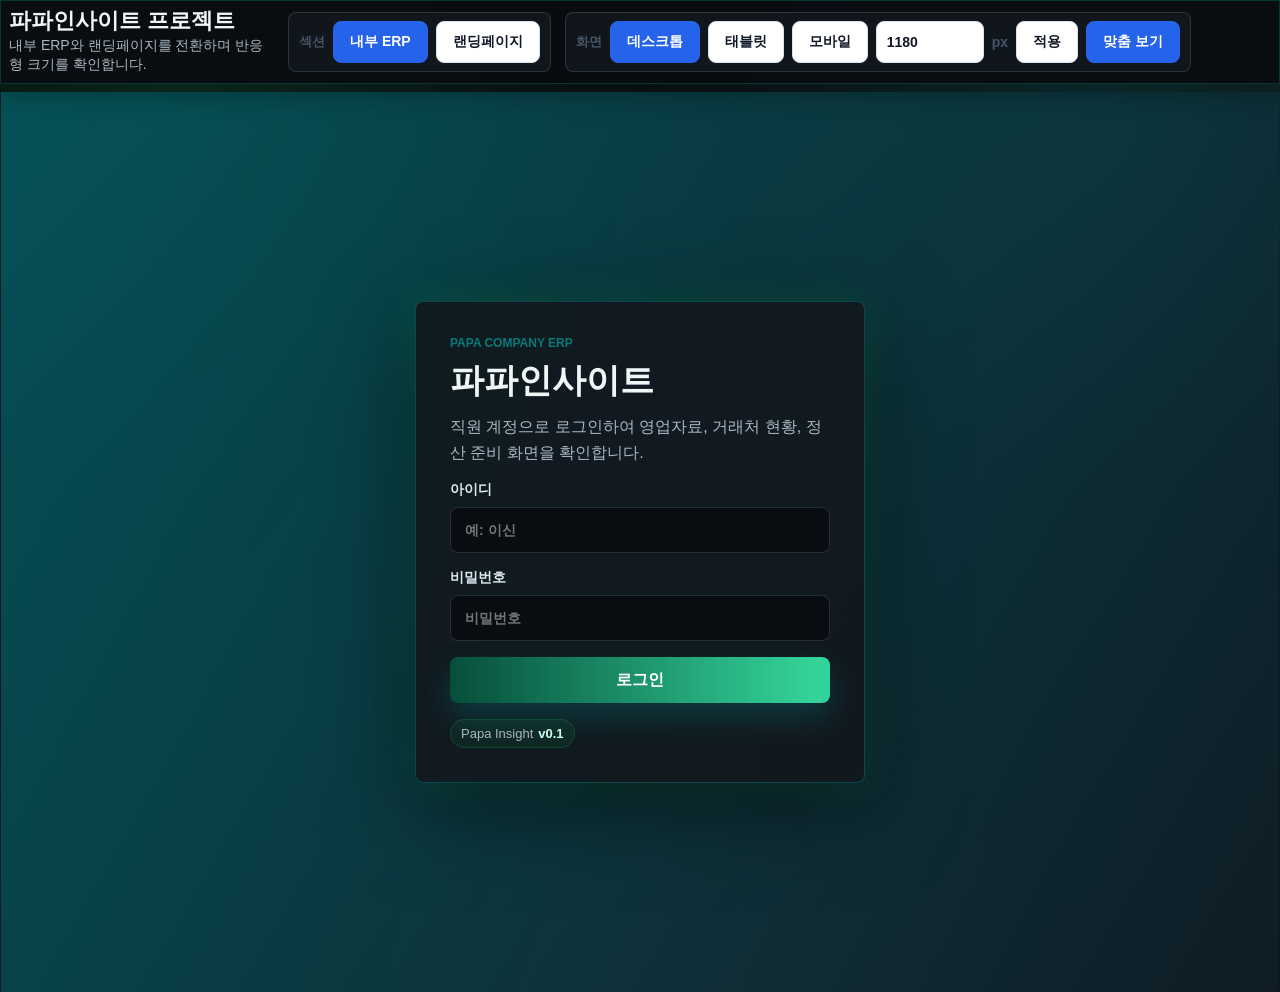
==== commit f4f50842: "Update shared sales material vaults" ====
--- a/index.html
+++ b/index.html
@@ -146,12 +146,36 @@
           </section>
 
           <section class="page-section hidden" id="salesPage">
-            <div class="section-head">
-              <div>
-                <h3>영업자료 이미지 보관함</h3>
-                <p>회사 인원이 카테고리별 이미지를 등록하고, 다운로드/복사/삭제까지 처리할 수 있습니다.</p>
-              </div>
-              <button class="secondary-button" id="openMaterialModal" type="button">자료 추가</button>
+            <div class="material-vault-grid">
+              <article class="material-vault-card pricing-vault active" data-vault-kind="pricing">
+                <div>
+                  <span class="vault-icon">₩</span>
+                  <p class="eyebrow">PRICE & GUIDE</p>
+                  <h3>단가 및 설명 이미지</h3>
+                  <p>상품 단가표, 설명 이미지, 영업 안내 이미지를 한곳에서 관리합니다.</p>
+                </div>
+                <button class="secondary-button" id="openMaterialModal" type="button" data-material-kind="pricing">자료 추가</button>
+              </article>
+
+              <article class="material-vault-card reference-image-vault" data-vault-kind="reference-image">
+                <div>
+                  <span class="vault-icon">▧</span>
+                  <p class="eyebrow">REFERENCE IMAGE</p>
+                  <h3>레퍼런스 이미지</h3>
+                  <p>상품별 참고 이미지와 사례 이미지를 영업 레퍼런스로 공유합니다.</p>
+                </div>
+                <button class="secondary-button reference-button" id="openReferenceMaterialModal" type="button" data-material-kind="reference-image">자료 추가</button>
+              </article>
+
+              <article class="material-vault-card reference-link-vault" data-vault-kind="reference-link">
+                <div>
+                  <span class="vault-icon">↗</span>
+                  <p class="eyebrow">REFERENCE LINK</p>
+                  <h3>레퍼런스 링크</h3>
+                  <p>여러 레퍼런스 URL을 묶음 카드로 등록하고 공유합니다.</p>
+                </div>
+                <button class="secondary-button reference-link-button" id="openReferenceLinkModal" type="button" data-material-kind="reference-link">자료 추가</button>
+              </article>
             </div>
             <div class="sales-library" id="materialsLibrary"></div>
           </section>
@@ -252,12 +276,19 @@
           <input id="materialTitle" name="title" placeholder="예: 파파 전체 상품 이미지표" required />
         </label>
 
-        <label>
+        <label id="materialFilesLabel">
           이미지 파일
-          <input id="materialFiles" name="files" type="file" accept="image/*" multiple required />
+          <input id="materialFiles" name="files" type="file" accept="image/*" multiple />
         </label>
 
-        <p class="modal-note">현재 등록 자료는 이 PC 브라우저에 저장됩니다. 여러 직원이 같은 자료를 공유하려면 다음 단계에서 백엔드/DB 저장소로 전환해야 합니다.</p>
+        <p class="modal-note hidden" id="editMaterialNote">수정 시 새 이미지를 선택하지 않으면 기존 이미지가 유지됩니다.</p>
+
+        <label id="materialLinkLabel">
+          레퍼런스 링크
+          <textarea id="materialLink" name="link" rows="5" placeholder="https://example.com/reference&#10;https://example.com/reference-2"></textarea>
+        </label>
+
+        <p class="modal-note">이미지는 여러 장을 한 번에 등록할 수 있습니다. 레퍼런스 보관함은 이미지 없이 링크만 등록해도 됩니다.</p>
 
         <div class="modal-actions">
           <button class="ghost-button" id="cancelMaterialModal" type="button">취소</button>
--- a/styles.css
+++ b/styles.css
@@ -1,12 +1,12 @@
 :root {
-  color-scheme: light;
+  color-scheme: dark;
   --preview-width: 100%;
   --preview-scale: 1;
-  --bg: #eef5f5;
-  --panel: #ffffff;
-  --ink: #10202b;
-  --muted: #667085;
-  --line: #d9e4e8;
+  --bg: #0a0d10;
+  --panel: #151a20;
+  --ink: #eef7f6;
+  --muted: #aab6c2;
+  --line: rgba(148, 163, 184, 0.22);
   --brand: #087a7a;
   --brand-dark: #05545b;
   --cyan: #00d6cc;
@@ -15,7 +15,7 @@
   --neon-lime: #a3e635;
   --pink: #ff4f7b;
   --amber: #ff9f1c;
-  --soft: #e9fbf8;
+  --soft: rgba(18, 28, 34, 0.94);
   --danger: #b42318;
   --radius: 8px;
   font-family: "Pretendard", "Segoe UI", Arial, sans-serif;
@@ -27,9 +27,10 @@
 
 body {
   background:
-    radial-gradient(circle at 15% 8%, rgba(34, 197, 94, 0.16), transparent 28%),
-    radial-gradient(circle at 90% 18%, rgba(0, 214, 204, 0.12), transparent 24%),
-    linear-gradient(145deg, #edf5f5, #f7fafb 56%, #edf6f1);
+    radial-gradient(circle at 14% 10%, rgba(34, 197, 94, 0.18), transparent 28%),
+    radial-gradient(circle at 86% 12%, rgba(0, 214, 204, 0.13), transparent 26%),
+    radial-gradient(circle at 55% 100%, rgba(255, 79, 123, 0.08), transparent 34%),
+    linear-gradient(145deg, #07090c, #11161b 48%, #0b1014);
   color: var(--ink);
   margin: 0;
   min-height: 100vh;
@@ -80,9 +81,9 @@
 
 .preview-topbar {
   align-items: center;
-  background: #ffffff;
-  border: 3px solid #ff1f1f;
-  box-shadow: 0 8px 22px rgba(16, 32, 43, 0.12);
+  background: rgba(10, 13, 16, 0.96);
+  border: 1px solid rgba(0, 214, 204, 0.2);
+  box-shadow: 0 8px 28px rgba(0, 0, 0, 0.35), 0 0 18px rgba(0, 214, 204, 0.08);
   color: var(--ink);
   display: flex;
   gap: 14px;
@@ -103,21 +104,21 @@
 }
 
 .preview-project strong {
-  color: #111827;
+  color: var(--ink);
   font-size: 22px;
   line-height: 1;
 }
 
 .preview-project span {
-  color: #667085;
+  color: var(--muted);
   font-size: 14px;
   line-height: 1.35;
 }
 
 .preview-control-group {
   align-items: center;
-  background: #f7faff;
-  border: 1px solid #dbe5f2;
+  background: rgba(18, 24, 30, 0.92);
+  border: 1px solid rgba(148, 163, 184, 0.2);
   border-radius: 8px;
   display: grid;
   gap: 8px;
@@ -244,10 +245,10 @@
 }
 
 .login-panel {
-  background: rgba(255, 255, 255, 0.96);
-  border: 1px solid rgba(255, 255, 255, 0.72);
-  border-radius: var(--radius);
-  box-shadow: 0 24px 90px rgba(4, 40, 43, 0.34), 0 0 42px rgba(34, 197, 94, 0.18);
+  background: rgba(18, 24, 30, 0.92);
+  border: 1px solid rgba(0, 214, 204, 0.24);
+  border-radius: var(--radius);
+  box-shadow: 0 24px 90px rgba(0, 0, 0, 0.52), 0 0 42px rgba(34, 197, 94, 0.18);
   max-width: 450px;
   padding: 34px;
   width: 100%;
@@ -289,7 +290,7 @@
 }
 
 label {
-  color: #344054;
+  color: #dce7ef;
   display: grid;
   font-size: 14px;
   font-weight: 800;
@@ -297,19 +298,28 @@
 }
 
 input,
-select {
-  background: #ffffff;
+select,
+textarea {
+  background: rgba(8, 12, 16, 0.88);
   border: 1px solid var(--line);
+  color: var(--ink);
   border-radius: var(--radius);
   min-height: 46px;
   padding: 0 14px;
 }
 
 input:focus,
-select:focus {
+select:focus,
+textarea:focus {
   border-color: var(--cyan);
   box-shadow: 0 0 0 4px rgba(0, 214, 204, 0.13);
   outline: 0;
+}
+
+textarea {
+  line-height: 1.5;
+  padding: 12px 14px;
+  resize: vertical;
 }
 
 .login-form button,
@@ -366,7 +376,7 @@
 }
 
 .login-version strong {
-  color: var(--brand-dark);
+  color: #c7fff2;
   margin-left: 5px;
 }
 
@@ -620,6 +630,9 @@
 }
 
 .workspace {
+  background:
+    linear-gradient(180deg, rgba(255, 255, 255, 0.035), transparent 240px),
+    rgba(8, 11, 14, 0.8);
   min-width: 0;
   padding: 22px 28px;
 }
@@ -665,10 +678,10 @@
 .icon-action,
 .icon-button {
   align-items: center;
-  background: #ffffff;
+  background: rgba(18, 24, 30, 0.92);
   border: 1px solid rgba(0, 168, 168, 0.25);
   border-radius: var(--radius);
-  color: var(--brand-dark);
+  color: #c7fff2;
   display: inline-flex;
   font-weight: 900;
   height: 42px;
@@ -691,8 +704,8 @@
   background: var(--panel);
   border: 1px solid var(--line);
   border-radius: 999px;
-  box-shadow: 0 12px 32px rgba(7, 38, 42, 0.08);
-  color: var(--brand-dark);
+  box-shadow: 0 14px 34px rgba(0, 0, 0, 0.22), 0 0 18px rgba(0, 214, 204, 0.1);
+  color: #dffff8;
   font-weight: 900;
   padding: 10px 16px;
 }
@@ -713,11 +726,11 @@
 .static-head,
 .coming-soon {
   background:
-    linear-gradient(120deg, rgba(255, 255, 255, 0.98), rgba(232, 255, 252, 0.86)),
-    #ffffff;
-  border: 1px solid rgba(0, 168, 168, 0.2);
-  border-radius: var(--radius);
-  box-shadow: 0 12px 34px rgba(7, 38, 42, 0.08);
+    linear-gradient(120deg, rgba(25, 31, 38, 0.98), rgba(10, 28, 31, 0.9)),
+    #121820;
+  border: 1px solid rgba(0, 214, 204, 0.22);
+  border-radius: var(--radius);
+  box-shadow: 0 18px 42px rgba(0, 0, 0, 0.22), 0 0 24px rgba(0, 214, 204, 0.08);
   padding: 16px 18px;
 }
 
@@ -764,6 +777,183 @@
   width: 100%;
 }
 
+.material-vault-grid {
+  display: grid;
+  gap: 14px;
+  grid-template-columns: repeat(3, minmax(240px, 1fr));
+}
+
+.material-vault-card {
+  align-items: end;
+  border-radius: var(--radius);
+  display: grid;
+  gap: 18px;
+  grid-template-columns: minmax(0, 1fr) auto;
+  min-height: 158px;
+  overflow: hidden;
+  padding: 22px;
+  position: relative;
+  transition:
+    border-color 620ms cubic-bezier(0.22, 1, 0.36, 1),
+    box-shadow 680ms cubic-bezier(0.22, 1, 0.36, 1),
+    transform 560ms cubic-bezier(0.22, 1, 0.36, 1);
+}
+
+.material-vault-card::before {
+  animation: keyColorShift 8s ease infinite;
+  background: linear-gradient(90deg, rgba(34, 197, 94, 0.95), rgba(0, 214, 204, 0.9), rgba(255, 159, 28, 0.88));
+  background-size: 220% 100%;
+  content: "";
+  height: 3px;
+  left: 0;
+  position: absolute;
+  right: 0;
+  top: 0;
+}
+
+.material-vault-card:hover {
+  transform: translateY(-2px);
+}
+
+.material-vault-card.active {
+  transform: translateY(-2px);
+}
+
+.material-vault-card.active::after {
+  animation: neonPulse 2.2s ease-in-out infinite;
+  border: 1px solid rgba(199, 255, 242, 0.32);
+  border-radius: inherit;
+  content: "";
+  inset: 7px;
+  pointer-events: none;
+  position: absolute;
+}
+
+.pricing-vault {
+  background:
+    radial-gradient(circle at 82% 22%, rgba(34, 197, 94, 0.22), transparent 32%),
+    linear-gradient(135deg, rgba(18, 27, 30, 0.98), rgba(8, 26, 22, 0.96));
+  border: 1px solid rgba(34, 197, 94, 0.32);
+  box-shadow: 0 20px 48px rgba(0, 0, 0, 0.28), 0 0 32px rgba(34, 197, 94, 0.12);
+}
+
+.pricing-vault.active {
+  box-shadow: 0 22px 54px rgba(0, 0, 0, 0.34), 0 0 40px rgba(34, 197, 94, 0.24);
+}
+
+.reference-vault,
+.reference-image-vault,
+.reference-link-vault {
+  background:
+    radial-gradient(circle at 82% 22%, rgba(0, 214, 204, 0.22), transparent 32%),
+    linear-gradient(135deg, rgba(18, 24, 34, 0.98), rgba(8, 19, 34, 0.96));
+  border: 1px solid rgba(0, 214, 204, 0.34);
+  box-shadow: 0 20px 48px rgba(0, 0, 0, 0.28), 0 0 32px rgba(0, 214, 204, 0.12);
+}
+
+.reference-vault.active,
+.reference-image-vault.active,
+.reference-link-vault.active {
+  box-shadow: 0 22px 54px rgba(0, 0, 0, 0.34), 0 0 40px rgba(0, 214, 204, 0.24);
+}
+
+.reference-link-vault {
+  background:
+    radial-gradient(circle at 86% 20%, rgba(139, 92, 246, 0.22), transparent 34%),
+    linear-gradient(135deg, rgba(15, 22, 32, 0.98), rgba(10, 24, 30, 0.96));
+  border-color: rgba(139, 92, 246, 0.34);
+}
+
+.material-vault-card h3 {
+  font-size: 22px;
+  margin-bottom: 6px;
+}
+
+.material-vault-card p {
+  color: var(--muted);
+  line-height: 1.5;
+  margin-bottom: 0;
+}
+
+.vault-icon {
+  align-items: center;
+  background: rgba(255, 255, 255, 0.08);
+  border: 1px solid rgba(255, 255, 255, 0.16);
+  border-radius: 999px;
+  box-shadow: 0 0 22px rgba(0, 214, 204, 0.16);
+  color: #dffff8;
+  display: inline-flex;
+  font-weight: 900;
+  height: 34px;
+  justify-content: center;
+  margin-bottom: 14px;
+  width: 34px;
+}
+
+.reference-button,
+.reference-link-button {
+  background: linear-gradient(90deg, #0f3f5b, var(--cyan), #8b5cf6);
+}
+
+.reference-link-button {
+  background: linear-gradient(90deg, #0f766e, #00d6cc, #22c55e);
+}
+
+.material-vault-section {
+  border-radius: var(--radius);
+  display: grid;
+  gap: 10px;
+  padding: 12px;
+}
+
+.pricing-vault-section {
+  background: linear-gradient(135deg, rgba(34, 197, 94, 0.06), rgba(255, 255, 255, 0.02));
+  border: 1px solid rgba(34, 197, 94, 0.16);
+}
+
+.reference-vault-section,
+.reference-image-vault-section {
+  background: linear-gradient(135deg, rgba(0, 214, 204, 0.07), rgba(139, 92, 246, 0.05));
+  border: 1px solid rgba(0, 214, 204, 0.17);
+}
+
+.reference-link-vault-section {
+  background: linear-gradient(135deg, rgba(139, 92, 246, 0.08), rgba(0, 214, 204, 0.04));
+  border: 1px solid rgba(139, 92, 246, 0.2);
+}
+
+.vault-section-head {
+  align-items: center;
+  display: flex;
+  gap: 14px;
+  justify-content: space-between;
+  padding: 4px 4px 8px;
+}
+
+.vault-section-head h4 {
+  font-size: 20px;
+  margin: 2px 0 0;
+}
+
+.vault-section-head p {
+  color: var(--muted);
+  margin: 3px 0 0;
+}
+
+.vault-section-head > .bulk-actions > strong {
+  background: linear-gradient(135deg, rgba(0, 214, 204, 0.18), rgba(34, 197, 94, 0.14));
+  border: 1px solid rgba(0, 214, 204, 0.22);
+  border-radius: 999px;
+  box-shadow: 0 0 22px rgba(0, 214, 204, 0.14);
+  color: #bfffee;
+  padding: 7px 10px;
+}
+
+.vault-category-list {
+  display: grid;
+  gap: 10px;
+}
+
 .category-head:hover {
   border-color: rgba(52, 211, 153, 0.36);
   box-shadow: 0 18px 42px rgba(7, 38, 42, 0.11), 0 0 26px rgba(34, 197, 94, 0.12);
@@ -781,11 +971,43 @@
   margin: 4px 0 0;
 }
 
-.category-count {
-  color: var(--brand-dark);
+.category-actions {
+  align-items: center;
+  display: flex;
   flex: 0 0 auto;
-  font-size: 14px;
-  font-weight: 900;
+  gap: 10px;
+}
+
+.category-count-card {
+  align-items: center;
+  background:
+    radial-gradient(circle at 30% 0%, rgba(34, 197, 94, 0.22), transparent 58%),
+    linear-gradient(135deg, rgba(15, 28, 32, 0.98), rgba(5, 23, 25, 0.98));
+  border: 1px solid rgba(0, 214, 204, 0.32);
+  border-radius: 999px;
+  box-shadow: 0 0 24px rgba(0, 214, 204, 0.14);
+  color: #dffff8;
+  display: inline-flex;
+  gap: 5px;
+  min-width: 78px;
+  padding: 8px 12px;
+  justify-content: center;
+}
+
+.category-count-card strong {
+  color: #ffffff;
+  font-size: 18px;
+  line-height: 1;
+}
+
+.category-count-card small {
+  color: #8fffea;
+  font-size: 12px;
+  font-weight: 900;
+}
+
+.category-select-button {
+  min-width: 84px;
 }
 
 .category-label {
@@ -797,7 +1019,7 @@
 .category-body {
   display: grid;
   gap: 10px;
-  max-height: 1400px;
+  max-height: 10000px;
   opacity: 1;
   overflow: hidden;
   transform: translateY(0);
@@ -817,18 +1039,19 @@
 .document-grid {
   display: grid;
   gap: 10px;
-  grid-template-columns: repeat(2, minmax(0, 1fr));
+  grid-template-columns: repeat(auto-fill, minmax(280px, 1fr));
 }
 
 .document-card {
-  background: var(--panel);
+  background: linear-gradient(145deg, rgba(22, 28, 35, 0.98), rgba(14, 18, 24, 0.98));
   border: 1px solid var(--line);
   border-radius: var(--radius);
   box-shadow: 0 12px 34px rgba(7, 38, 42, 0.08);
   display: grid;
-  grid-template-columns: minmax(150px, 0.56fr) minmax(0, 1fr);
-  min-height: 220px;
+  grid-template-columns: minmax(112px, 0.45fr) minmax(0, 1fr);
+  min-height: 164px;
   overflow: hidden;
+  position: relative;
   transform-origin: top center;
   transition:
     border-color 520ms cubic-bezier(0.22, 1, 0.36, 1),
@@ -844,6 +1067,11 @@
   transform: translateY(-2px);
 }
 
+.document-card.selected {
+  border-color: rgba(34, 197, 94, 0.52);
+  box-shadow: 0 18px 42px rgba(0, 0, 0, 0.16), 0 0 24px rgba(34, 197, 94, 0.18);
+}
+
 .document-card.expanded {
   animation: cardExpand 820ms cubic-bezier(0.22, 1, 0.36, 1) both;
   grid-column: 1 / -1;
@@ -854,12 +1082,12 @@
 
 .document-preview {
   background:
-    linear-gradient(135deg, rgba(0, 168, 168, 0.1), rgba(54, 124, 255, 0.08)),
-    #eef2f6;
+    linear-gradient(135deg, rgba(0, 214, 204, 0.12), rgba(54, 124, 255, 0.09)),
+    #111820;
   border-right: 1px solid var(--line);
   display: grid;
-  height: 220px;
-  min-height: 220px;
+  height: 164px;
+  min-height: 164px;
   place-items: center;
   transition:
     height 780ms cubic-bezier(0.22, 1, 0.36, 1),
@@ -869,8 +1097,8 @@
 
 .document-preview img {
   display: block;
-  height: 196px;
-  max-height: 196px;
+  height: 138px;
+  max-height: 138px;
   max-width: 100%;
   object-fit: contain;
   padding: 12px;
@@ -892,16 +1120,64 @@
   transform: scale(1.01);
 }
 
+.link-preview {
+  align-items: center;
+  color: #dffff8;
+  display: grid;
+  gap: 8px;
+  justify-items: center;
+  padding: 22px;
+  text-align: center;
+}
+
+.link-preview span {
+  align-items: center;
+  background: linear-gradient(135deg, rgba(0, 214, 204, 0.22), rgba(139, 92, 246, 0.18));
+  border: 1px solid rgba(0, 214, 204, 0.28);
+  border-radius: 999px;
+  box-shadow: 0 0 28px rgba(0, 214, 204, 0.18);
+  display: inline-flex;
+  font-size: 24px;
+  font-weight: 900;
+  height: 56px;
+  justify-content: center;
+  width: 56px;
+}
+
+.link-preview small {
+  color: var(--muted);
+  max-width: 190px;
+  overflow-wrap: anywhere;
+}
+
+.link-list {
+  border-left: 2px solid rgba(0, 214, 204, 0.35);
+  display: grid;
+  gap: 5px;
+  max-height: 96px;
+  overflow: auto;
+  padding-left: 8px;
+}
+
+.link-list a {
+  color: #8fffea;
+  font-size: 12px;
+  line-height: 1.35;
+  overflow-wrap: anywhere;
+  text-decoration: underline;
+  text-decoration-color: rgba(143, 255, 234, 0.35);
+}
+
 .document-meta {
   align-content: start;
   display: grid;
-  gap: 8px;
+  gap: 6px;
   min-width: 0;
-  padding: 14px;
+  padding: 12px;
 }
 
 .document-meta h5 {
-  font-size: 16px;
+  font-size: 14px;
   line-height: 1.35;
   margin: 0;
   overflow-wrap: anywhere;
@@ -915,7 +1191,8 @@
 }
 
 .document-meta small {
-  color: #475467;
+  color: #a8b6c4;
+  font-size: 11px;
   font-weight: 800;
   overflow-wrap: anywhere;
 }
@@ -939,17 +1216,70 @@
 }
 
 .tag {
-  background: linear-gradient(90deg, #e6fbf8, #fff4df);
-  color: var(--brand-dark);
+  background: linear-gradient(90deg, rgba(34, 197, 94, 0.18), rgba(0, 214, 204, 0.14));
+  color: #c7fff2;
+}
+
+.material-check {
+  align-items: center;
+  background: rgba(8, 13, 18, 0.76);
+  border: 1px solid rgba(0, 214, 204, 0.24);
+  border-radius: 999px;
+  display: inline-flex;
+  height: 30px;
+  justify-content: center;
+  left: 8px;
+  padding: 0;
+  position: absolute;
+  top: 8px;
+  width: 30px;
+  z-index: 3;
+}
+
+.material-check input {
+  cursor: pointer;
+  height: 16px;
+  min-height: 16px;
+  width: 16px;
+}
+
+.bulk-actions {
+  align-items: center;
+  display: flex;
+  flex-wrap: wrap;
+  gap: 8px;
+  justify-content: flex-end;
+}
+
+.material-search {
+  align-items: center;
+  display: flex;
+  gap: 8px;
+  min-width: min(100%, 470px);
+}
+
+.material-search span {
+  color: #8fffea;
+  flex: 0 0 auto;
+  font-size: 12px;
+  font-weight: 900;
+}
+
+.material-search input {
+  background: rgba(7, 12, 16, 0.88);
+  border: 1px solid rgba(0, 214, 204, 0.28);
+  box-shadow: inset 0 0 18px rgba(0, 214, 204, 0.06);
+  color: #eef7f6;
+  min-width: 260px;
 }
 
 .mini-button,
 .ghost-button {
   align-items: center;
-  background: linear-gradient(180deg, #ffffff, #f4faf9);
+  background: linear-gradient(180deg, rgba(26, 33, 40, 0.98), rgba(16, 24, 30, 0.98));
   border: 1px solid var(--line);
   border-radius: var(--radius);
-  color: #344054;
+  color: #d8e7ee;
   display: inline-flex;
   font-size: 13px;
   font-weight: 900;
@@ -967,10 +1297,10 @@
 
 .mini-button:hover,
 .ghost-button:hover {
-  background: linear-gradient(180deg, #ffffff, #eafff7);
+  background: linear-gradient(180deg, rgba(31, 42, 50, 0.98), rgba(13, 43, 36, 0.98));
   border-color: rgba(34, 197, 94, 0.38);
   box-shadow: 0 0 18px rgba(34, 197, 94, 0.16);
-  color: var(--brand-dark);
+  color: #dffff8;
   transform: translateY(-1px);
 }
 
@@ -981,7 +1311,7 @@
 .empty-category,
 .empty-client {
   align-items: center;
-  background: #ffffff;
+  background: rgba(17, 23, 29, 0.9);
   border: 1px dashed #b8c3cf;
   border-radius: var(--radius);
   color: var(--muted);
@@ -993,7 +1323,7 @@
 
 .modal-backdrop {
   align-items: center;
-  background: rgba(15, 23, 42, 0.58);
+  background: rgba(0, 0, 0, 0.68);
   display: flex;
   inset: 0;
   justify-content: center;
@@ -1003,8 +1333,8 @@
 }
 
 .modal-panel {
-  background: var(--panel);
-  border: 1px solid rgba(0, 168, 168, 0.2);
+  background: linear-gradient(145deg, rgba(23, 29, 36, 0.98), rgba(10, 14, 18, 0.98));
+  border: 1px solid rgba(0, 214, 204, 0.24);
   border-radius: var(--radius);
   box-shadow: 0 24px 90px rgba(15, 23, 42, 0.28), 0 0 36px rgba(0, 214, 204, 0.14);
   display: grid;
@@ -1024,10 +1354,10 @@
 }
 
 .modal-note {
-  background: #fffaeb;
-  border: 1px solid #fedf89;
-  border-radius: var(--radius);
-  color: #7a4b00;
+  background: rgba(255, 159, 28, 0.09);
+  border: 1px solid rgba(255, 159, 28, 0.22);
+  border-radius: var(--radius);
+  color: #ffdca3;
   font-size: 13px;
   line-height: 1.5;
   margin: 0;
@@ -1045,8 +1375,43 @@
   gap: 10px;
 }
 
+.trash-owner-group {
+  border: 1px solid rgba(0, 214, 204, 0.2);
+  border-radius: var(--radius);
+  display: grid;
+  gap: 10px;
+  padding: 12px;
+}
+
+.trash-owner-head {
+  align-items: center;
+  display: flex;
+  justify-content: space-between;
+}
+
+.trash-owner-head strong {
+  color: #dffff8;
+  font-size: 16px;
+}
+
+.trash-owner-head span {
+  background: rgba(0, 214, 204, 0.1);
+  border: 1px solid rgba(0, 214, 204, 0.2);
+  border-radius: 999px;
+  color: #8fffea;
+  font-size: 12px;
+  font-weight: 900;
+  padding: 6px 9px;
+}
+
+.trash-owner-list {
+  display: grid;
+  gap: 8px;
+}
+
 .trash-log-card {
   border: 1px solid var(--line);
+  background: rgba(10, 16, 20, 0.68);
   border-radius: var(--radius);
   display: grid;
   gap: 6px;
@@ -1084,7 +1449,7 @@
 }
 
 .ai-doc-button {
-  background: linear-gradient(180deg, rgba(255, 255, 255, 0.98), rgba(249, 253, 253, 0.94));
+  background: linear-gradient(145deg, rgba(22, 28, 35, 0.98), rgba(12, 18, 23, 0.96));
   border: 1px solid rgba(0, 168, 168, 0.18);
   border-radius: var(--radius);
   box-shadow: 0 18px 50px rgba(7, 38, 42, 0.1);
@@ -1127,7 +1492,7 @@
 }
 
 .ai-doc-viewer {
-  background: var(--panel);
+  background: linear-gradient(145deg, rgba(22, 28, 35, 0.98), rgba(10, 16, 21, 0.98));
   border: 1px solid rgba(0, 168, 168, 0.2);
   border-radius: var(--radius);
   box-shadow: 0 18px 50px rgba(7, 38, 42, 0.1);
@@ -1137,7 +1502,7 @@
 
 .ai-doc-toolbar {
   align-items: center;
-  background: linear-gradient(120deg, rgba(255, 255, 255, 0.98), rgba(232, 255, 252, 0.86));
+  background: linear-gradient(120deg, rgba(17, 26, 31, 0.98), rgba(9, 30, 32, 0.9));
   border-bottom: 1px solid rgba(0, 168, 168, 0.18);
   display: flex;
   gap: 16px;
@@ -1156,7 +1521,7 @@
 }
 
 .ai-doc-content {
-  color: #344054;
+  color: #d7e4ea;
   font-size: 14px;
   line-height: 1.75;
   max-height: none;
@@ -1196,8 +1561,8 @@
 
 .ai-summary-table th,
 .ai-doc-content table th {
-  background: linear-gradient(180deg, #e6fbf8, #dff0ee);
-  color: var(--brand-dark);
+  background: linear-gradient(180deg, rgba(0, 214, 204, 0.16), rgba(34, 197, 94, 0.08));
+  color: #c7fff2;
   font-size: 13px;
   font-weight: 900;
   position: static;
@@ -1205,13 +1570,13 @@
 
 .ai-summary-table td,
 .ai-doc-content table td {
-  background: #ffffff;
-  color: #344054;
+  background: rgba(17, 23, 29, 0.82);
+  color: #d7e4ea;
 }
 
 .ai-summary-table tr:nth-child(even) td,
 .ai-doc-content table tr:nth-child(even) td {
-  background: #f8fafc;
+  background: rgba(255, 255, 255, 0.035);
 }
 
 .ai-doc-content mark {
@@ -1221,7 +1586,7 @@
 }
 
 .inbound-table-card {
-  background: rgba(255, 255, 255, 0.92);
+  background: linear-gradient(145deg, rgba(22, 28, 35, 0.98), rgba(10, 16, 21, 0.98));
   border: 1px solid rgba(0, 168, 168, 0.2);
   border-radius: var(--radius);
   box-shadow: 0 16px 46px rgba(7, 38, 42, 0.1);
@@ -1247,16 +1612,16 @@
 }
 
 .inbound-table th {
-  background: linear-gradient(180deg, #e6fbf8, #dff7ef);
-  color: var(--brand-dark);
+  background: linear-gradient(180deg, rgba(0, 214, 204, 0.16), rgba(34, 197, 94, 0.08));
+  color: #c7fff2;
   font-size: 12px;
   font-weight: 900;
   white-space: nowrap;
 }
 
 .inbound-table td {
-  background: #ffffff;
-  color: #344054;
+  background: rgba(17, 23, 29, 0.82);
+  color: #d7e4ea;
   font-size: 13px;
   line-height: 1.45;
   overflow-wrap: anywhere;
@@ -1316,10 +1681,10 @@
 
 .contact-check {
   align-items: center;
-  background: linear-gradient(180deg, #ffffff, #f4faf9);
+  background: linear-gradient(180deg, rgba(26, 33, 40, 0.98), rgba(16, 24, 30, 0.98));
   border: 1px solid rgba(0, 168, 168, 0.24);
   border-radius: var(--radius);
-  color: var(--brand-dark);
+  color: #d8e7ee;
   display: inline-flex;
   font-size: 12px;
   font-weight: 900;
@@ -1342,7 +1707,7 @@
 }
 
 .contact-meta {
-  color: #475467;
+  color: var(--muted);
   display: block;
   font-size: 11px;
   font-weight: 800;
@@ -1362,10 +1727,10 @@
 }
 
 .owner-tab {
-  background: #ffffff;
+  background: rgba(18, 24, 30, 0.92);
   border: 1px solid rgba(0, 168, 168, 0.22);
   border-radius: 999px;
-  color: #344054;
+  color: #d8e7ee;
   font-weight: 900;
   min-height: 40px;
   padding: 0 16px;
@@ -1376,7 +1741,7 @@
   background: linear-gradient(90deg, rgba(0, 214, 204, 0.16), rgba(255, 159, 28, 0.1));
   border-color: rgba(0, 168, 168, 0.45);
   box-shadow: 0 0 20px rgba(0, 214, 204, 0.14);
-  color: var(--brand-dark);
+  color: #dffff8;
 }
 
 .metric-row {
@@ -1386,7 +1751,7 @@
 }
 
 .metric-row article {
-  background: var(--panel);
+  background: linear-gradient(145deg, rgba(22, 28, 35, 0.98), rgba(12, 18, 23, 0.96));
   border: 1px solid var(--line);
   border-radius: var(--radius);
   box-shadow: 0 18px 50px rgba(7, 38, 42, 0.1);
@@ -1412,7 +1777,7 @@
 }
 
 .client-lane {
-  background: rgba(255, 255, 255, 0.62);
+  background: rgba(17, 23, 29, 0.86);
   border: 1px solid rgba(0, 168, 168, 0.18);
   border-radius: var(--radius);
   box-shadow: 0 18px 50px rgba(7, 38, 42, 0.08);
@@ -1462,7 +1827,7 @@
 }
 
 .client-card {
-  background: #ffffff;
+  background: linear-gradient(145deg, rgba(20, 27, 33, 0.98), rgba(11, 17, 22, 0.98));
   border: 1px solid var(--line);
   border-radius: var(--radius);
   display: grid;
@@ -1573,19 +1938,26 @@
 
 @media (max-width: 1180px) {
   .document-grid {
-    grid-template-columns: 1fr;
+    grid-template-columns: repeat(auto-fill, minmax(250px, 1fr));
   }
 }
 
 @media (min-width: 1181px) {
   .sales-library {
-    grid-template-columns: repeat(2, minmax(0, 1fr));
+    grid-template-columns: 1fr;
   }
 
   .section-head,
+  .material-vault-section,
   .resource-category.has-materials {
     grid-column: 1 / -1;
   }
+}
+
+.mini-button:disabled {
+  cursor: not-allowed;
+  opacity: 0.45;
+  transform: none;
 }
 
 @media (max-width: 720px) {
@@ -1609,6 +1981,7 @@
   }
 
   .document-grid,
+  .material-vault-grid,
   .client-board,
   .ai-doc-list,
   .metric-row {
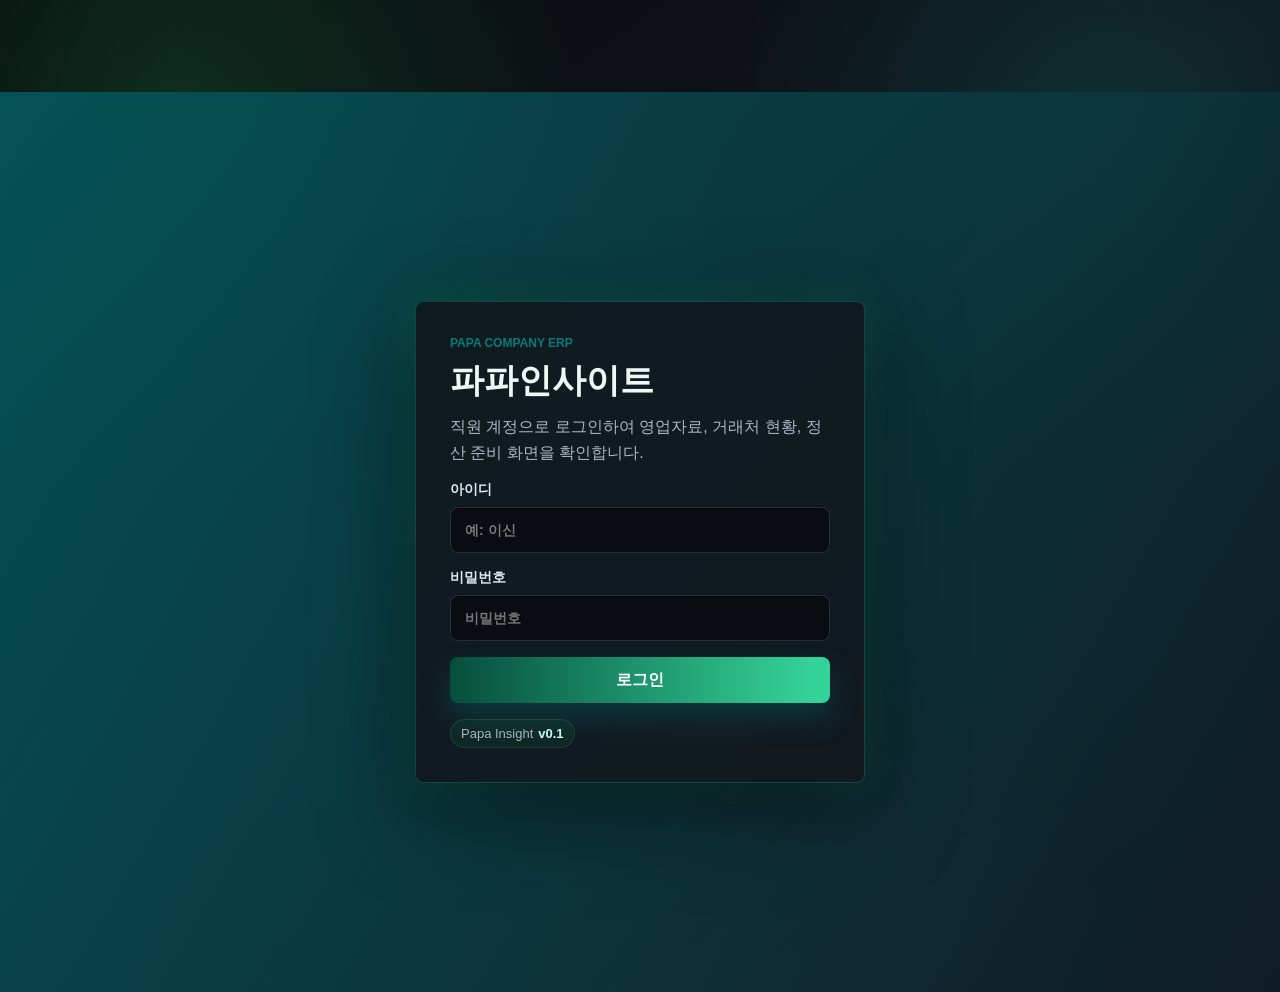
==== commit 8a2b2fd1: "Add login aliases for handoff" ====
--- a/index.html
+++ b/index.html
@@ -4,7 +4,7 @@
     <meta charset="UTF-8" />
     <meta name="viewport" content="width=device-width, initial-scale=1.0" />
     <title>파파인사이트</title>
-    <link rel="stylesheet" href="styles.css?v=0.1-top-preview-switcher-20260528" />
+    <link rel="stylesheet" href="styles.css?v=0.1-login-alias-20260607" />
   </head>
   <body>
     <div class="preview-topbar" aria-label="프로젝트 미리보기 툴바">
@@ -101,7 +101,6 @@
         <div class="workspace">
           <header class="topbar">
             <div>
-              <p class="eyebrow">ERP DASHBOARD</p>
               <h2 id="pageTitle">인바운드 DB</h2>
             </div>
             <div class="topbar-actions">
@@ -146,54 +145,13 @@
           </section>
 
           <section class="page-section hidden" id="salesPage">
-            <div class="material-vault-grid">
-              <article class="material-vault-card pricing-vault active" data-vault-kind="pricing">
-                <div>
-                  <span class="vault-icon">₩</span>
-                  <p class="eyebrow">PRICE & GUIDE</p>
-                  <h3>단가 및 설명 이미지</h3>
-                  <p>상품 단가표, 설명 이미지, 영업 안내 이미지를 한곳에서 관리합니다.</p>
-                </div>
-                <button class="secondary-button" id="openMaterialModal" type="button" data-material-kind="pricing">자료 추가</button>
-              </article>
-
-              <article class="material-vault-card reference-image-vault" data-vault-kind="reference-image">
-                <div>
-                  <span class="vault-icon">▧</span>
-                  <p class="eyebrow">REFERENCE IMAGE</p>
-                  <h3>레퍼런스 이미지</h3>
-                  <p>상품별 참고 이미지와 사례 이미지를 영업 레퍼런스로 공유합니다.</p>
-                </div>
-                <button class="secondary-button reference-button" id="openReferenceMaterialModal" type="button" data-material-kind="reference-image">자료 추가</button>
-              </article>
-
-              <article class="material-vault-card reference-link-vault" data-vault-kind="reference-link">
-                <div>
-                  <span class="vault-icon">↗</span>
-                  <p class="eyebrow">REFERENCE LINK</p>
-                  <h3>레퍼런스 링크</h3>
-                  <p>여러 레퍼런스 URL을 묶음 카드로 등록하고 공유합니다.</p>
-                </div>
-                <button class="secondary-button reference-link-button" id="openReferenceLinkModal" type="button" data-material-kind="reference-link">자료 추가</button>
-              </article>
-            </div>
             <div class="sales-library" id="materialsLibrary"></div>
           </section>
 
           <section class="page-section hidden" id="textSalesPage">
-            <div class="text-dashboard">
-              <div class="ai-doc-list" id="aiDocList"></div>
-
-              <article class="ai-doc-viewer">
-                <div class="ai-doc-toolbar">
-                  <div>
-                    <span class="category-label">문서</span>
-                    <h4 id="aiDocTitle">영업자료 문서</h4>
-                  </div>
-                  <input id="aiDocSearch" type="search" placeholder="문서 내 검색" />
-                </div>
-                <div class="ai-doc-content" id="aiDocContent">문서를 불러오는 중입니다.</div>
-              </article>
+            <div class="sales-text-dashboard">
+              <div class="sales-text-tabs hidden" id="salesTextTabs"></div>
+              <div class="sales-textContent" id="salesTextContent"></div>
             </div>
           </section>
 
@@ -312,6 +270,6 @@
 
     <div class="toast hidden" id="toastMessage"></div>
 
-    <script src="script.js?v=0.1-top-preview-switcher-20260528"></script>
+    <script src="script.js?v=0.1-login-alias-20260607"></script>
   </body>
 </html>
--- a/styles.css
+++ b/styles.css
@@ -49,6 +49,12 @@
   cursor: pointer;
 }
 
+button,
+a,
+[role="button"] {
+  -webkit-tap-highlight-color: transparent;
+}
+
 .hidden {
   display: none !important;
 }
@@ -95,6 +101,18 @@
   top: 0;
   width: 100%;
   z-index: 120;
+}
+
+body.production-domain .preview-topbar,
+body.production-domain .landing-preview {
+  display: none;
+}
+
+body.production-domain .app-shell {
+  border-left: 0;
+  border-right: 0;
+  transform: none;
+  width: 100%;
 }
 
 .preview-project {
@@ -346,6 +364,67 @@
   transform: translateY(-1px);
 }
 
+.login-form button,
+.secondary-button,
+.mini-button,
+.ghost-button,
+.icon-action,
+.icon-button,
+.nav-item,
+.subnav-item,
+.owner-tab,
+.sales-text-tab,
+.major-select-card,
+.mid-select-card,
+.subcategory-card,
+.contact-check {
+  overflow: hidden;
+  position: relative;
+}
+
+.login-form button::after,
+.secondary-button::after,
+.mini-button::after,
+.ghost-button::after,
+.icon-action::after,
+.icon-button::after,
+.nav-item::after,
+.subnav-item::after,
+.owner-tab::after,
+.sales-text-tab::after,
+.major-select-card::after,
+.mid-select-card::after,
+.subcategory-card::after,
+.contact-check::after {
+  background: linear-gradient(90deg, transparent, rgba(143, 255, 234, 0.38), transparent);
+  content: "";
+  height: 100%;
+  left: -120%;
+  opacity: 0;
+  pointer-events: none;
+  position: absolute;
+  top: 0;
+  transform: skewX(-18deg);
+  width: 72%;
+}
+
+.login-form button.is-pressing::after,
+.secondary-button.is-pressing::after,
+.mini-button.is-pressing::after,
+.ghost-button.is-pressing::after,
+.icon-action.is-pressing::after,
+.icon-button.is-pressing::after,
+.nav-item.is-pressing::after,
+.subnav-item.is-pressing::after,
+.owner-tab.is-pressing::after,
+.sales-text-tab.is-pressing::after,
+.major-select-card.is-pressing::after,
+.mid-select-card.is-pressing::after,
+.subcategory-card.is-pressing::after,
+.contact-check.is-pressing::after {
+  animation: neonSweep 720ms cubic-bezier(0.22, 1, 0.36, 1);
+}
+
 .login-form button:active,
 .secondary-button:active,
 .mini-button:active,
@@ -721,6 +800,15 @@
   animation: pageSlideIn 520ms cubic-bezier(0.22, 1, 0.36, 1) both;
 }
 
+.page-section.is-entering {
+  animation: pageSlideInSoft 620ms cubic-bezier(0.22, 1, 0.36, 1) both;
+}
+
+#salesPage {
+  gap: 8px;
+  padding-top: 0;
+}
+
 .section-head,
 .category-head,
 .static-head,
@@ -906,6 +994,266 @@
   padding: 12px;
 }
 
+.hierarchy-vault-section {
+  gap: 8px;
+  padding: 0;
+}
+
+.material-page-head {
+  align-items: center;
+  display: flex;
+  gap: 12px;
+  justify-content: space-between;
+  margin-bottom: 10px;
+}
+
+.material-page-head h3 {
+  font-size: 22px;
+  margin: 0;
+}
+
+.fixed-search {
+  flex: 0 0 360px;
+}
+
+.major-selection-grid,
+.mid-selection-grid {
+  display: grid;
+  gap: 8px;
+  grid-template-columns: repeat(3, 1fr);
+  margin-bottom: 10px;
+}
+
+.major-select-card,
+.mid-select-card {
+  background: linear-gradient(145deg, rgba(19, 26, 32, 0.98), rgba(10, 17, 22, 0.98));
+  border: 1px solid rgba(0, 214, 204, 0.16);
+  border-radius: var(--radius);
+  color: var(--ink);
+  cursor: pointer;
+  min-width: 0;
+  padding: 12px;
+  position: relative;
+  text-align: left;
+  transition:
+    background 180ms ease,
+    border-color 180ms ease,
+    box-shadow 180ms ease,
+    transform 180ms ease;
+}
+
+.major-select-card {
+  --major-rgb: 0, 214, 204;
+  --major-accent: #8fffea;
+  --major-accent-strong: #dcfffb;
+  --major-bg: rgba(0, 214, 204, 0.08);
+  --major-border: rgba(0, 214, 204, 0.26);
+  --major-glow: rgba(0, 214, 204, 0.18);
+  background:
+    radial-gradient(circle at 92% 14%, var(--major-bg), transparent 34%),
+    linear-gradient(145deg, rgba(18, 26, 31, 0.98), rgba(8, 15, 20, 0.98));
+  border-color: var(--major-border);
+  overflow: hidden;
+}
+
+.major-select-card::after {
+  background: linear-gradient(90deg, transparent, var(--major-accent), transparent);
+  content: "";
+  height: 1px;
+  left: 12px;
+  opacity: 0.42;
+  position: absolute;
+  right: 12px;
+  top: 0;
+}
+
+.major-select-card[data-major-theme="price-guide"] {
+  --major-rgb: 34, 197, 94;
+  --major-accent: #5fffb0;
+  --major-accent-strong: #e1fff0;
+  --major-bg: rgba(34, 197, 94, 0.12);
+  --major-border: rgba(34, 197, 94, 0.4);
+  --major-glow: rgba(34, 197, 94, 0.2);
+}
+
+.major-select-card[data-major-theme="reference-image"] {
+  --major-rgb: 56, 189, 248;
+  --major-accent: #7dd3fc;
+  --major-accent-strong: #e0f7ff;
+  --major-bg: rgba(56, 189, 248, 0.12);
+  --major-border: rgba(56, 189, 248, 0.38);
+  --major-glow: rgba(56, 189, 248, 0.2);
+}
+
+.major-select-card[data-major-theme="reference-link"] {
+  --major-rgb: 245, 158, 11;
+  --major-accent: #ffd166;
+  --major-accent-strong: #fff4cf;
+  --major-bg: rgba(245, 158, 11, 0.12);
+  --major-border: rgba(245, 158, 11, 0.4);
+  --major-glow: rgba(245, 158, 11, 0.2);
+}
+
+.major-select-card:hover,
+.major-select-card.active {
+  background:
+    radial-gradient(circle at 92% 14%, rgba(var(--major-rgb), 0.18), transparent 38%),
+    linear-gradient(145deg, rgba(22, 32, 38, 0.98), rgba(10, 18, 23, 0.98));
+  border-color: var(--major-accent);
+  box-shadow: 0 0 0 2px rgba(var(--major-rgb), 0.12), 0 0 24px var(--major-glow), 0 14px 32px rgba(0, 0, 0, 0.18);
+  transform: translateY(-1px);
+}
+
+.mid-select-card:hover,
+.mid-select-card.active {
+  background: linear-gradient(145deg, rgba(24, 39, 38, 0.98), rgba(13, 30, 28, 0.98));
+  border-color: rgba(52, 211, 153, 0.55);
+  box-shadow: 0 0 0 2px rgba(34, 197, 94, 0.09), 0 14px 32px rgba(0, 0, 0, 0.18);
+  transform: translateY(-1px);
+}
+
+.major-select-main {
+  align-items: flex-start;
+  display: flex;
+  gap: 10px;
+}
+
+.major-select-main strong {
+  align-items: center;
+  color: var(--major-accent-strong);
+  display: flex;
+  flex-wrap: wrap;
+  font-size: 18px;
+  gap: 8px;
+  letter-spacing: 0;
+  line-height: 1.2;
+  margin-bottom: 4px;
+  text-shadow: 0 0 14px rgba(var(--major-rgb), 0.28);
+}
+
+.major-inline-count {
+  background: rgba(var(--major-rgb), 0.1);
+  border: 1px solid rgba(var(--major-rgb), 0.22);
+  border-radius: 999px;
+  color: var(--major-accent);
+  display: inline-flex;
+  font-size: 11px;
+  font-weight: 900;
+  line-height: 1;
+  padding: 6px 8px;
+  text-shadow: none;
+}
+
+.major-select-main p {
+  color: rgba(232, 244, 244, 0.76);
+  font-size: 13px;
+  font-weight: 700;
+  line-height: 1.35;
+  margin: 0;
+}
+
+.major-badges {
+  display: flex;
+  flex-wrap: wrap;
+  gap: 6px;
+  margin-top: 12px;
+}
+
+.major-badges span {
+  background: rgba(var(--major-rgb), 0.1);
+  border: 1px solid rgba(var(--major-rgb), 0.2);
+  border-radius: 999px;
+  color: var(--major-accent);
+  font-size: 11px;
+  font-weight: 900;
+  padding: 5px 8px;
+}
+
+.mid-select-card {
+  align-items: center;
+  display: flex;
+  gap: 10px;
+  min-height: 58px;
+}
+
+.mid-select-card strong {
+  align-items: center;
+  color: #f3fff9;
+  display: flex;
+  flex-wrap: wrap;
+  font-size: 15px;
+  gap: 8px;
+}
+
+.mid-inline-count {
+  background: rgba(0, 214, 204, 0.08);
+  border: 1px solid rgba(0, 214, 204, 0.18);
+  border-radius: 999px;
+  color: #8fffea;
+  display: inline-flex;
+  font-size: 11px;
+  font-weight: 900;
+  line-height: 1;
+  padding: 5px 8px;
+}
+
+.mid-select-card small {
+  color: var(--muted);
+  font-weight: 800;
+  margin-left: auto;
+}
+
+.subcategory-list-panel {
+  background: rgba(8, 14, 18, 0.72);
+  border: 1px solid rgba(255, 255, 255, 0.08);
+  border-radius: var(--radius);
+  display: grid;
+  gap: 6px;
+  overflow: hidden;
+}
+
+.subcategory-list-head {
+  align-items: center;
+  background: rgba(16, 24, 30, 0.88);
+  border-bottom: 1px solid rgba(255, 255, 255, 0.08);
+  display: flex;
+  justify-content: space-between;
+  padding: 8px 10px;
+}
+
+.subcategory-list-head h4 {
+  font-size: 17px;
+  margin: 2px 0 0;
+}
+
+.subcategory-list-actions {
+  display: flex;
+  justify-content: flex-end;
+  padding: 8px 8px 0;
+}
+
+.subcategory-row-list {
+  display: grid;
+  gap: 6px;
+  grid-template-columns: repeat(6, 1fr);
+  padding: 6px;
+}
+
+.row-number {
+  align-items: center;
+  background: rgba(0, 214, 204, 0.1);
+  border: 1px solid rgba(0, 214, 204, 0.24);
+  border-radius: 999px;
+  color: #8fffea;
+  display: inline-flex;
+  flex: 0 0 auto;
+  font-size: 12px;
+  font-weight: 900;
+  height: 24px;
+  justify-content: center;
+  width: 24px;
+}
+
 .pricing-vault-section {
   background: linear-gradient(135deg, rgba(34, 197, 94, 0.06), rgba(255, 255, 255, 0.02));
   border: 1px solid rgba(34, 197, 94, 0.16);
@@ -951,7 +1299,333 @@
 
 .vault-category-list {
   display: grid;
+  gap: 8px;
+}
+
+.major-category-card {
+  background: linear-gradient(135deg, rgba(18, 25, 32, 0.98), rgba(8, 22, 24, 0.96));
+  border: 1px solid rgba(0, 214, 204, 0.18);
+  border-radius: var(--radius);
+  box-shadow: 0 16px 36px rgba(0, 0, 0, 0.24), 0 0 22px rgba(0, 214, 204, 0.08);
+  display: grid;
+  gap: 0;
+  margin-bottom: 8px;
+  overflow: hidden;
+}
+
+.major-category-head {
+  align-items: center;
+  background:
+    radial-gradient(circle at 86% 24%, rgba(34, 197, 94, 0.14), transparent 34%),
+    linear-gradient(120deg, rgba(22, 32, 38, 0.98), rgba(10, 30, 31, 0.96));
+  cursor: pointer;
+  display: flex;
+  gap: 14px;
+  justify-content: space-between;
+  padding: 12px 14px;
+}
+
+.major-title-group,
+.mid-title-group,
+.subcategory-info,
+.major-actions,
+.mid-actions,
+.subcategory-actions {
+  align-items: center;
+  display: flex;
   gap: 10px;
+}
+
+.major-title-group {
+  min-width: 0;
+}
+
+.major-icon {
+  align-items: center;
+  background: rgba(var(--major-rgb, 0, 214, 204), 0.13);
+  border: 1px solid rgba(var(--major-rgb, 0, 214, 204), 0.32);
+  border-radius: 10px;
+  box-shadow: inset 0 0 14px rgba(var(--major-rgb, 0, 214, 204), 0.12), 0 0 18px var(--major-glow, rgba(0, 214, 204, 0.18));
+  color: var(--major-accent-strong, #bfffee);
+  display: inline-flex;
+  flex: 0 0 auto;
+  font-size: 18px;
+  font-weight: 900;
+  height: 36px;
+  justify-content: center;
+  text-shadow: 0 0 12px var(--major-glow, rgba(0, 214, 204, 0.18));
+  width: 36px;
+}
+
+.major-category-head h4 {
+  font-size: 20px;
+  margin: 2px 0 2px;
+}
+
+.major-category-head p {
+  color: var(--muted);
+  line-height: 1.35;
+  margin: 0;
+}
+
+.major-actions {
+  flex: 0 0 auto;
+}
+
+.compact-action {
+  min-height: 36px;
+  padding: 0 12px;
+}
+
+.chevron {
+  color: #8fffea;
+  display: inline-flex;
+  font-size: 20px;
+  font-weight: 900;
+  line-height: 1;
+  transition: transform 240ms ease;
+}
+
+.chevron.open {
+  transform: rotate(180deg);
+}
+
+.major-category-body {
+  display: grid;
+  gap: 8px;
+  max-height: 10000px;
+  opacity: 1;
+  overflow: hidden;
+  padding: 8px;
+  transition:
+    max-height 420ms ease,
+    opacity 260ms ease,
+    padding 260ms ease;
+}
+
+.major-category-body.collapsed {
+  max-height: 0;
+  opacity: 0;
+  padding-bottom: 0;
+  padding-top: 0;
+  pointer-events: none;
+}
+
+.mid-category-card {
+  background: rgba(8, 14, 18, 0.72);
+  border: 1px solid rgba(255, 255, 255, 0.08);
+  border-radius: var(--radius);
+  display: grid;
+  overflow: hidden;
+}
+
+.mid-category-head {
+  align-items: center;
+  cursor: pointer;
+  display: flex;
+  justify-content: space-between;
+  min-height: 42px;
+  padding: 8px 10px;
+}
+
+.mid-dot {
+  background: var(--mid-dot);
+  border-radius: 999px;
+  box-shadow: 0 0 14px color-mix(in srgb, var(--mid-dot) 55%, transparent);
+  display: inline-flex;
+  height: 10px;
+  width: 10px;
+}
+
+.mid-title-group strong {
+  color: #f3fff9;
+}
+
+.mid-title-group small {
+  color: var(--muted);
+  font-weight: 800;
+}
+
+.mid-category-body {
+  display: grid;
+  gap: 6px;
+  max-height: 10000px;
+  opacity: 1;
+  overflow: hidden;
+  padding: 0 6px 6px;
+  transition:
+    max-height 360ms ease,
+    opacity 240ms ease,
+    padding 240ms ease;
+}
+
+.mid-category-body.collapsed {
+  max-height: 0;
+  opacity: 0;
+  padding-bottom: 0;
+  pointer-events: none;
+}
+
+.subcategory-block {
+  display: grid;
+  gap: 6px;
+}
+
+.subcategory-row,
+.subcategory-card {
+  align-items: center;
+  background: rgba(16, 24, 30, 0.88);
+  border: 1px solid rgba(255, 255, 255, 0.08);
+  border-radius: 7px;
+  display: flex;
+  gap: 10px;
+  justify-content: space-between;
+  min-height: 44px;
+  padding: 6px 10px;
+  transition:
+    border-color 220ms ease,
+    box-shadow 220ms ease,
+    background 220ms ease;
+}
+
+.subcategory-card {
+  color: var(--ink);
+  cursor: pointer;
+  flex-direction: column;
+  min-height: 88px;
+  padding: 8px;
+  text-align: left;
+}
+
+.subcategory-row:hover,
+.subcategory-card:hover,
+.subcategory-card.active {
+  background: rgba(17, 31, 33, 0.94);
+  border-color: rgba(52, 211, 153, 0.48);
+  box-shadow: 0 0 0 2px rgba(34, 197, 94, 0.08);
+}
+
+.subcategory-info {
+  min-width: 0;
+  width: 100%;
+}
+
+.tag-icon {
+  align-items: center;
+  background: rgba(0, 214, 204, 0.1);
+  border: 1px solid rgba(0, 214, 204, 0.24);
+  border-radius: 999px;
+  color: #8fffea;
+  display: inline-flex;
+  flex: 0 0 auto;
+  font-size: 12px;
+  font-weight: 900;
+  height: 24px;
+  justify-content: center;
+  width: 24px;
+}
+
+.subcategory-info strong {
+  color: #f5fffb;
+  display: block;
+  font-size: 14px;
+}
+
+.subcategory-info p {
+  color: var(--muted);
+  font-size: 12px;
+  line-height: 1.3;
+  margin: 1px 0 0;
+}
+
+.subcategory-actions {
+  flex: 0 0 auto;
+  justify-content: space-between;
+  width: 100%;
+}
+
+.subcategory-actions > span {
+  color: #8fffea;
+  font-size: 12px;
+  font-weight: 900;
+}
+
+.subcategory-materials {
+  background: rgba(5, 10, 13, 0.55);
+  border-top: 1px solid rgba(255, 255, 255, 0.08);
+  padding: 8px;
+}
+
+.compact-document-grid {
+  gap: 8px;
+  grid-template-columns: repeat(auto-fill, minmax(210px, 1fr));
+}
+
+.subcategory-materials .document-card {
+  grid-template-columns: minmax(88px, 0.38fr) minmax(0, 1fr);
+  min-height: 116px;
+}
+
+.subcategory-materials .document-preview {
+  min-height: 116px;
+}
+
+.subcategory-materials .document-meta {
+  gap: 6px;
+  padding: 10px;
+}
+
+.subcategory-materials .document-meta h5 {
+  font-size: 14px;
+}
+
+.subcategory-materials .document-meta small {
+  font-size: 11px;
+}
+
+.subcategory-materials .document-actions {
+  gap: 6px;
+}
+
+.subcategory-materials .mini-button {
+  min-height: 32px;
+  padding: 0 10px;
+}
+
+.subcategory-materials-head {
+  align-items: center;
+  display: flex;
+  justify-content: space-between;
+  margin-bottom: 8px;
+}
+
+.subcategory-materials-head h5 {
+  color: #f3fff9;
+  font-size: 15px;
+  margin: 2px 0 0;
+}
+
+.subcategory-selection-actions {
+  align-items: center;
+  display: flex;
+  flex-wrap: wrap;
+  gap: 6px;
+  justify-content: flex-end;
+}
+
+.selection-count {
+  background: rgba(0, 214, 204, 0.08);
+  border: 1px solid rgba(0, 214, 204, 0.18);
+  border-radius: 999px;
+  color: #8fffea;
+  font-size: 12px;
+  font-weight: 900;
+  padding: 7px 9px;
+}
+
+.compact-empty {
+  min-height: 54px;
+  padding: 12px;
 }
 
 .category-head:hover {
@@ -1036,6 +1710,13 @@
   transform: translateY(-10px);
 }
 
+.category-body:not(.collapsed),
+.major-category-body:not(.collapsed),
+.mid-category-body:not(.collapsed),
+.client-subnav:not(.collapsed) {
+  animation: slideReveal 620ms cubic-bezier(0.22, 1, 0.36, 1) both;
+}
+
 .document-grid {
   display: grid;
   gap: 10px;
@@ -1442,6 +2123,244 @@
   gap: 18px;
 }
 
+.sales-text-dashboard {
+  display: grid;
+  gap: 14px;
+}
+
+.sales-text-hero {
+  background:
+    radial-gradient(circle at 8% 0%, rgba(34, 197, 94, 0.16), transparent 34%),
+    radial-gradient(circle at 95% 12%, rgba(0, 214, 204, 0.14), transparent 32%),
+    linear-gradient(145deg, rgba(18, 28, 31, 0.98), rgba(8, 14, 18, 0.98));
+  border: 1px solid rgba(0, 214, 204, 0.22);
+  border-radius: var(--radius);
+  box-shadow: 0 18px 54px rgba(0, 0, 0, 0.22), 0 0 32px rgba(0, 214, 204, 0.08);
+  display: grid;
+  gap: 16px;
+  grid-template-columns: minmax(0, 1fr);
+  overflow: hidden;
+  padding: 20px;
+  position: relative;
+}
+
+.sales-text-hero::before {
+  animation: keyColorShift 8s ease infinite;
+  background: linear-gradient(90deg, #22c55e, #00d6cc, #8b5cf6);
+  background-size: 220% 100%;
+  content: "";
+  height: 3px;
+  left: 0;
+  position: absolute;
+  right: 0;
+  top: 0;
+}
+
+.sales-text-hero h3 {
+  font-size: 28px;
+  margin: 4px 0 8px;
+}
+
+.sales-text-hero p {
+  color: var(--muted);
+  margin: 0;
+}
+
+.sales-text-search {
+  display: grid;
+  gap: 8px;
+}
+
+.sales-text-search label {
+  color: #8fffea;
+  font-size: 12px;
+  font-weight: 900;
+}
+
+.sales-text-tabs {
+  display: grid;
+  gap: 10px;
+  grid-template-columns: repeat(3, minmax(0, 1fr));
+}
+
+.sales-text-tab {
+  background: linear-gradient(145deg, rgba(22, 28, 35, 0.98), rgba(10, 18, 22, 0.98));
+  border: 1px solid rgba(0, 214, 204, 0.18);
+  border-radius: var(--radius);
+  color: var(--ink);
+  display: grid;
+  gap: 5px;
+  min-height: 92px;
+  padding: 15px;
+  text-align: left;
+  transition:
+    border-color 520ms cubic-bezier(0.22, 1, 0.36, 1),
+    box-shadow 580ms cubic-bezier(0.22, 1, 0.36, 1),
+    transform 520ms cubic-bezier(0.22, 1, 0.36, 1);
+}
+
+.sales-text-tab strong {
+  font-size: 20px;
+}
+
+.sales-text-tab small {
+  color: var(--muted);
+}
+
+.sales-text-tab.active,
+.sales-text-tab:hover {
+  border-color: rgba(52, 211, 153, 0.5);
+  box-shadow: 0 0 0 3px rgba(34, 197, 94, 0.11), 0 18px 46px rgba(0, 0, 0, 0.22);
+  transform: translateY(-1px);
+}
+
+.sales-text-panel {
+  background: linear-gradient(145deg, rgba(16, 25, 29, 0.98), rgba(7, 13, 17, 0.98));
+  border: 1px solid rgba(0, 214, 204, 0.18);
+  border-radius: var(--radius);
+  box-shadow: 0 20px 56px rgba(0, 0, 0, 0.22);
+  overflow: hidden;
+}
+
+.sales-textContent.is-switching,
+.sales-text-panel.is-switching {
+  animation: tableSlideIn 620ms cubic-bezier(0.22, 1, 0.36, 1) both;
+}
+
+.sales-text-panel.green {
+  border-color: rgba(34, 197, 94, 0.28);
+}
+
+.sales-text-panel.cyan {
+  border-color: rgba(0, 214, 204, 0.3);
+}
+
+.sales-text-panel.violet {
+  border-color: rgba(139, 92, 246, 0.3);
+}
+
+.sales-text-panel-head {
+  align-items: center;
+  background: linear-gradient(120deg, rgba(16, 34, 32, 0.96), rgba(8, 21, 27, 0.94));
+  border-bottom: 1px solid rgba(0, 214, 204, 0.16);
+  display: flex;
+  gap: 16px;
+  justify-content: space-between;
+  padding: 18px;
+}
+
+.sales-text-panel-head h4 {
+  font-size: 22px;
+  margin: 3px 0 0;
+}
+
+.sales-text-panel-head p {
+  color: var(--muted);
+  margin: 4px 0 0;
+}
+
+.sales-text-panel-head > strong {
+  background: rgba(0, 214, 204, 0.12);
+  border: 1px solid rgba(0, 214, 204, 0.24);
+  border-radius: 999px;
+  color: #bfffee;
+  flex: 0 0 auto;
+  padding: 8px 12px;
+}
+
+.sales-text-table-wrap {
+  overflow-x: auto;
+}
+
+.sales-text-table {
+  border-collapse: collapse;
+  min-width: 1380px;
+  width: 100%;
+}
+
+.sales-text-vault {
+  display: grid;
+  gap: 10px;
+}
+
+.sales-text-category-panel {
+  margin-top: 0;
+}
+
+.compact-sales-text-table {
+  border: 1px solid rgba(255, 255, 255, 0.08);
+  border-radius: 7px;
+  max-height: 420px;
+  overflow: auto;
+}
+
+.compact-sales-text-table .sales-text-table {
+  min-width: 1120px;
+}
+
+.compact-sales-text-table .sales-text-table th,
+.compact-sales-text-table .sales-text-table td {
+  padding: 9px 10px;
+}
+
+.sales-text-table th,
+.sales-text-table td {
+  border-bottom: 1px solid rgba(0, 214, 204, 0.12);
+  padding: 11px 12px;
+  text-align: left;
+  vertical-align: top;
+}
+
+.sales-text-table th {
+  background: rgba(0, 214, 204, 0.08);
+  color: #8fffea;
+  font-size: 12px;
+  font-weight: 900;
+  position: sticky;
+  top: 0;
+  z-index: 1;
+}
+
+.sales-text-table td {
+  color: #d7e4ea;
+  font-size: 13px;
+  line-height: 1.45;
+}
+
+.sales-text-table tr:hover td {
+  background: rgba(34, 197, 94, 0.055);
+}
+
+.sales-text-table tbody tr {
+  transition:
+    background 420ms cubic-bezier(0.22, 1, 0.36, 1),
+    box-shadow 460ms cubic-bezier(0.22, 1, 0.36, 1),
+    transform 460ms cubic-bezier(0.22, 1, 0.36, 1);
+}
+
+.sales-text-table tbody tr:hover {
+  box-shadow: inset 3px 0 0 rgba(52, 211, 153, 0.44);
+  transform: translateX(2px);
+}
+
+.major-chip {
+  background: linear-gradient(135deg, rgba(34, 197, 94, 0.18), rgba(0, 214, 204, 0.14));
+  border: 1px solid rgba(0, 214, 204, 0.22);
+  border-radius: 999px;
+  color: #dffff8;
+  display: inline-flex;
+  font-size: 12px;
+  font-weight: 900;
+  padding: 5px 8px;
+  white-space: nowrap;
+}
+
+.empty-table-cell {
+  color: var(--muted);
+  padding: 34px !important;
+  text-align: center !important;
+}
+
 .ai-doc-list {
   display: grid;
   gap: 10px;
@@ -1605,7 +2524,7 @@
 
 .inbound-table th,
 .inbound-table td {
-  border-bottom: 1px solid var(--line);
+  border-bottom: 1px solid rgba(0, 214, 204, 0.12);
   padding: 13px 14px;
   text-align: left;
   vertical-align: top;
@@ -1629,18 +2548,23 @@
 
 .inbound-table tbody tr {
   position: relative;
-  transition: background 460ms cubic-bezier(0.22, 1, 0.36, 1), box-shadow 460ms cubic-bezier(0.22, 1, 0.36, 1), opacity 460ms ease;
+  transition:
+    background 460ms cubic-bezier(0.22, 1, 0.36, 1),
+    box-shadow 460ms cubic-bezier(0.22, 1, 0.36, 1),
+    opacity 460ms ease;
 }
 
 .inbound-table tbody tr:hover td {
-  background: #f1fffa;
-  box-shadow: inset 3px 0 0 rgba(34, 197, 94, 0.55);
+  background: rgba(18, 41, 39, 0.92);
+  color: #f2fffb;
+  box-shadow: inset 0 1px 0 rgba(143, 255, 234, 0.08), inset 0 -1px 0 rgba(143, 255, 234, 0.08);
 }
 
 .inbound-table tbody tr.is-today-lead td {
   animation: freshLeadPulse 2.8s ease-in-out infinite;
-  background: linear-gradient(90deg, rgba(236, 253, 243, 0.98), rgba(240, 253, 250, 0.94));
-  border-bottom-color: rgba(34, 197, 94, 0.28);
+  background: rgba(11, 43, 34, 0.92);
+  border-bottom-color: rgba(34, 197, 94, 0.24);
+  color: #eafff8;
 }
 
 .inbound-table tbody tr.is-today-lead td:first-child {
@@ -1648,8 +2572,9 @@
 }
 
 .inbound-table tbody tr.is-contacted-lead td {
-  background: linear-gradient(90deg, rgba(255, 241, 242, 0.98), rgba(255, 247, 237, 0.72));
-  border-bottom-color: rgba(244, 63, 94, 0.2);
+  background: rgba(48, 20, 31, 0.94);
+  border-bottom-color: rgba(244, 63, 94, 0.24);
+  color: #fff2f5;
 }
 
 .inbound-table tbody tr.is-contacted-lead td:first-child {
@@ -1657,13 +2582,19 @@
 }
 
 .inbound-table tbody tr.is-contacted-lead:hover td {
-  background: linear-gradient(90deg, rgba(255, 228, 230, 0.98), rgba(255, 237, 213, 0.82));
+  background: rgba(60, 24, 38, 0.98);
+  color: #ffffff;
 }
 
 .inbound-table a {
-  color: var(--brand-dark);
+  color: #21ddd2;
   font-weight: 900;
   text-decoration: none;
+}
+
+.inbound-table tbody tr:hover a,
+.inbound-table tbody tr.is-contacted-lead a {
+  color: #8fffea;
 }
 
 .fresh-badge {
@@ -1707,7 +2638,7 @@
 }
 
 .contact-meta {
-  color: var(--muted);
+  color: #b8c7cf;
   display: block;
   font-size: 11px;
   font-weight: 800;
@@ -1717,7 +2648,11 @@
 }
 
 .contact-meta.muted {
-  color: #98a2b3;
+  color: #93a3ad;
+}
+
+.inbound-table tbody tr.is-contacted-lead .contact-meta {
+  color: #f8c8d0;
 }
 
 .client-owner-tabs {
@@ -1936,6 +2871,53 @@
   }
 }
 
+@keyframes neonSweep {
+  0% {
+    left: -120%;
+    opacity: 0;
+  }
+  18% {
+    opacity: 1;
+  }
+  100% {
+    left: 145%;
+    opacity: 0;
+  }
+}
+
+@keyframes slideReveal {
+  from {
+    opacity: 0;
+    transform: translateY(-10px) scale(0.992);
+  }
+  to {
+    opacity: 1;
+    transform: translateY(0) scale(1);
+  }
+}
+
+@keyframes tableSlideIn {
+  from {
+    opacity: 0;
+    transform: translateY(14px) scale(0.992);
+  }
+  to {
+    opacity: 1;
+    transform: translateY(0) scale(1);
+  }
+}
+
+@keyframes pageSlideInSoft {
+  from {
+    opacity: 0;
+    transform: translateY(14px);
+  }
+  to {
+    opacity: 1;
+    transform: translateY(0);
+  }
+}
+
 @media (max-width: 1180px) {
   .document-grid {
     grid-template-columns: repeat(auto-fill, minmax(250px, 1fr));
@@ -1982,6 +2964,8 @@
 
   .document-grid,
   .material-vault-grid,
+  .sales-text-hero,
+  .sales-text-tabs,
   .client-board,
   .ai-doc-list,
   .metric-row {
@@ -2008,6 +2992,8 @@
   .topbar,
   .section-head,
   .category-head,
+  .major-category-head,
+  .subcategory-row,
   .ai-doc-toolbar {
     align-items: stretch;
     flex-direction: column;
@@ -2015,6 +3001,27 @@
 
   .category-head {
     min-height: auto;
+  }
+
+  .major-actions,
+  .mid-category-head,
+  .subcategory-actions {
+    align-items: stretch;
+    width: 100%;
+  }
+
+  .mid-category-head {
+    flex-direction: column;
+    gap: 8px;
+  }
+
+  .mid-actions,
+  .subcategory-actions {
+    justify-content: space-between;
+  }
+
+  .subcategory-materials {
+    padding-left: 0;
   }
 
   .secondary-button,
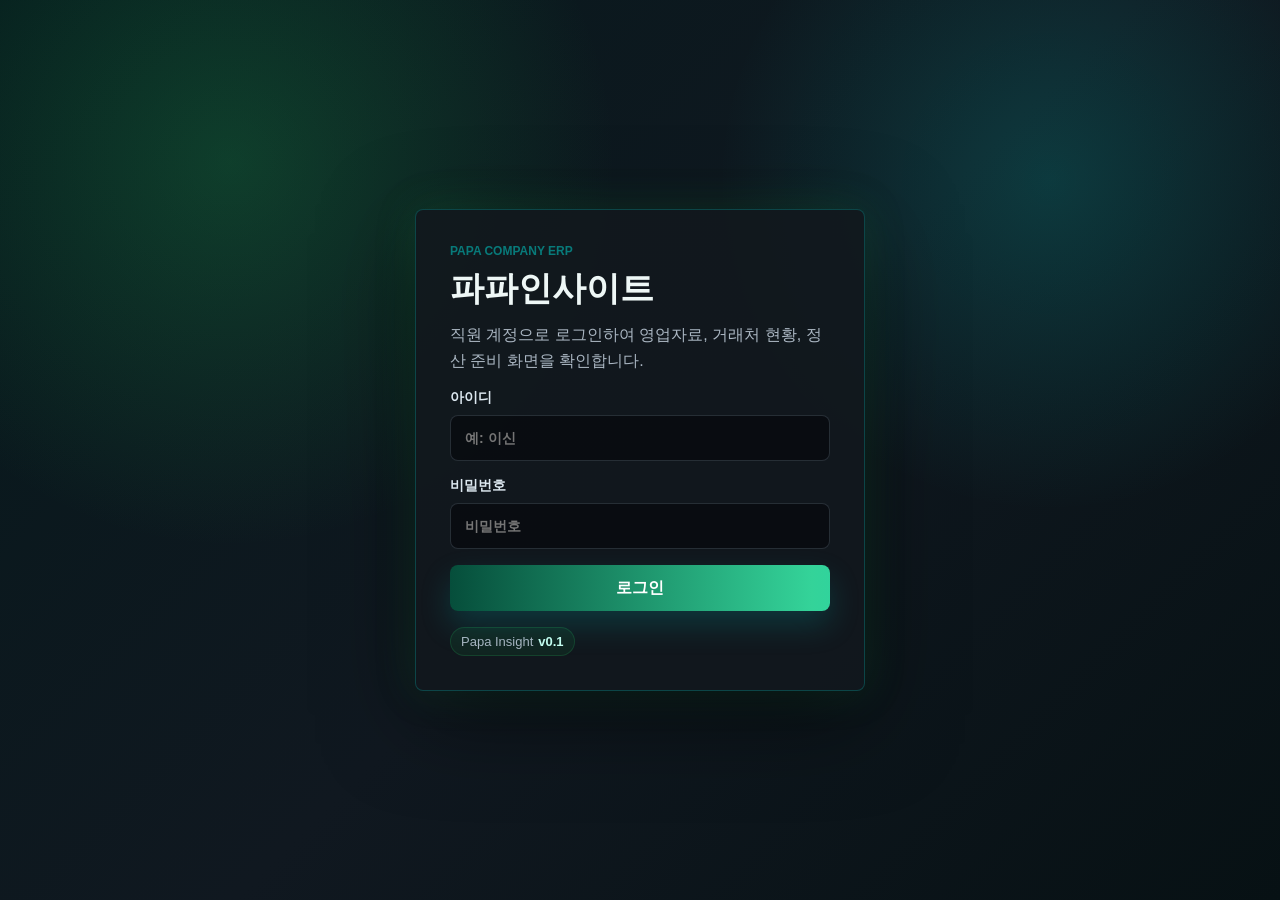
==== commit dcef7434: "Stabilize Papa Insight production app" ====
--- a/index.html
+++ b/index.html
@@ -4,7 +4,8 @@
     <meta charset="UTF-8" />
     <meta name="viewport" content="width=device-width, initial-scale=1.0" />
     <title>파파인사이트</title>
-    <link rel="stylesheet" href="styles.css?v=0.1-login-alias-20260607" />
+    <link rel="icon" type="image/svg+xml" href="favicon.svg?v=20260608-emergency-lite" />
+    <link rel="stylesheet" href="styles.css?v=20260608-emergency-lite" />
   </head>
   <body>
     <div class="preview-topbar" aria-label="프로젝트 미리보기 툴바">
@@ -211,7 +212,7 @@
     </main>
 
     <section class="landing-preview hidden" id="landingPreview" aria-label="랜딩페이지 미리보기">
-      <iframe id="landingFrame" title="파파컴퍼니 랜딩페이지" src="landing-preview/index-v2.html?v=20260528"></iframe>
+      <iframe id="landingFrame" title="파파컴퍼니 랜딩페이지" data-src="landing-preview/index-v2.html?v=20260528"></iframe>
     </section>
 
     <div class="modal-backdrop hidden" id="materialModal" role="dialog" aria-modal="true" aria-labelledby="materialModalTitle">
@@ -236,7 +237,11 @@
 
         <label id="materialFilesLabel">
           이미지 파일
-          <input id="materialFiles" name="files" type="file" accept="image/*" multiple />
+          <span class="file-picker-row">
+            <button class="mini-button file-picker-button" id="materialFilePickerButton" type="button">파일 선택</button>
+            <span class="file-picker-status" id="materialFileStatus">선택된 파일 없음</span>
+          </span>
+          <input class="visually-hidden-file" id="materialFiles" name="files" type="file" accept="image/*" multiple />
         </label>
 
         <p class="modal-note hidden" id="editMaterialNote">수정 시 새 이미지를 선택하지 않으면 기존 이미지가 유지됩니다.</p>
@@ -270,6 +275,6 @@
 
     <div class="toast hidden" id="toastMessage"></div>
 
-    <script src="script.js?v=0.1-login-alias-20260607"></script>
+    <script src="script.js?v=20260608-emergency-lite"></script>
   </body>
 </html>
--- a/styles.css
+++ b/styles.css
@@ -108,11 +108,23 @@
   display: none;
 }
 
+body.production-domain {
+  padding-top: 0;
+}
+
 body.production-domain .app-shell {
   border-left: 0;
   border-right: 0;
   transform: none;
   width: 100%;
+}
+
+body.production-domain *,
+body.production-domain *::before,
+body.production-domain *::after {
+  animation: none !important;
+  transition-duration: 0.01ms !important;
+  transition-delay: 0ms !important;
 }
 
 .preview-project {
@@ -254,8 +266,9 @@
 .login-view {
   align-items: center;
   background:
-    linear-gradient(120deg, rgba(4, 86, 92, 0.92), rgba(16, 32, 43, 0.72)),
-    url("https://images.unsplash.com/photo-1497366754035-f200968a6e72?auto=format&fit=crop&w=1600&q=80") center/cover;
+    radial-gradient(circle at 18% 18%, rgba(34, 197, 94, 0.22), transparent 30%),
+    radial-gradient(circle at 82% 20%, rgba(0, 214, 204, 0.18), transparent 26%),
+    linear-gradient(135deg, #06191c, #101820 52%, #071114);
   display: flex;
   justify-content: center;
   min-height: 100vh;
@@ -414,15 +427,11 @@
 .ghost-button.is-pressing::after,
 .icon-action.is-pressing::after,
 .icon-button.is-pressing::after,
-.nav-item.is-pressing::after,
-.subnav-item.is-pressing::after,
-.owner-tab.is-pressing::after,
 .sales-text-tab.is-pressing::after,
 .major-select-card.is-pressing::after,
 .mid-select-card.is-pressing::after,
-.subcategory-card.is-pressing::after,
-.contact-check.is-pressing::after {
-  animation: neonSweep 720ms cubic-bezier(0.22, 1, 0.36, 1);
+.subcategory-card.is-pressing::after {
+  animation: neonSweep 180ms cubic-bezier(0.22, 1, 0.36, 1);
 }
 
 .login-form button:active,
@@ -463,7 +472,7 @@
   display: grid;
   grid-template-columns: 250px minmax(0, 1fr);
   min-height: 100vh;
-  transition: grid-template-columns 520ms cubic-bezier(0.22, 1, 0.36, 1);
+  transition: grid-template-columns 140ms ease;
 }
 
 .dashboard-view:has(.sidebar.collapsed) {
@@ -626,10 +635,9 @@
   justify-self: stretch;
   text-align: left;
   transition:
-    background 520ms cubic-bezier(0.22, 1, 0.36, 1),
-    border-color 520ms cubic-bezier(0.22, 1, 0.36, 1),
-    box-shadow 560ms cubic-bezier(0.22, 1, 0.36, 1),
-    transform 460ms cubic-bezier(0.22, 1, 0.36, 1);
+    background 120ms ease,
+    border-color 120ms ease,
+    color 120ms ease;
   white-space: nowrap;
   width: 100%;
 }
@@ -658,9 +666,9 @@
 .subnav-item:hover {
   background: linear-gradient(90deg, rgba(34, 197, 94, 0.16), rgba(0, 214, 204, 0.08));
   border-color: rgba(52, 211, 153, 0.28);
-  box-shadow: inset 3px 0 0 var(--neon-mint), 0 0 26px rgba(34, 197, 94, 0.13);
+  box-shadow: inset 3px 0 0 var(--neon-mint);
   color: #ffffff;
-  transform: translateY(-1px);
+  transform: none;
 }
 
 .client-subnav {
@@ -672,10 +680,9 @@
   padding: 2px 0 2px 34px;
   transform: translateY(0);
   transition:
-    max-height 560ms cubic-bezier(0.22, 1, 0.36, 1),
-    opacity 420ms ease,
-    padding 520ms cubic-bezier(0.22, 1, 0.36, 1),
-    transform 560ms cubic-bezier(0.22, 1, 0.36, 1);
+    max-height 140ms ease,
+    opacity 120ms ease,
+    padding 120ms ease;
 }
 
 .client-subnav.collapsed {
@@ -685,7 +692,7 @@
   padding-bottom: 0;
   padding-top: 0;
   pointer-events: none;
-  transform: translateY(-6px);
+  transform: none;
 }
 
 .sidebar.collapsed .client-subnav {
@@ -695,7 +702,7 @@
   overflow: hidden;
   padding: 0;
   pointer-events: none;
-  transform: translateY(-6px);
+  transform: none;
 }
 
 .subnav-item {
@@ -796,12 +803,9 @@
   grid-auto-flow: dense;
 }
 
-.page-section {
-  animation: pageSlideIn 520ms cubic-bezier(0.22, 1, 0.36, 1) both;
-}
-
+.page-section,
 .page-section.is-entering {
-  animation: pageSlideInSoft 620ms cubic-bezier(0.22, 1, 0.36, 1) both;
+  animation: none;
 }
 
 #salesPage {
@@ -1712,9 +1716,12 @@
 
 .category-body:not(.collapsed),
 .major-category-body:not(.collapsed),
-.mid-category-body:not(.collapsed),
+.mid-category-body:not(.collapsed) {
+  animation: slideReveal 620ms cubic-bezier(0.22, 1, 0.36, 1) both;
+}
+
 .client-subnav:not(.collapsed) {
-  animation: slideReveal 620ms cubic-bezier(0.22, 1, 0.36, 1) both;
+  animation: none;
 }
 
 .document-grid {
@@ -2045,6 +2052,41 @@
   padding: 12px;
 }
 
+.file-picker-row {
+  align-items: center;
+  background: rgba(10, 13, 16, 0.72);
+  border: 1px solid rgba(148, 163, 184, 0.2);
+  border-radius: var(--radius);
+  display: flex;
+  gap: 10px;
+  min-height: 46px;
+  padding: 6px;
+}
+
+.file-picker-button {
+  flex: 0 0 auto;
+}
+
+.file-picker-status {
+  color: #dce7ef;
+  flex: 1 1 auto;
+  font-size: 13px;
+  font-weight: 800;
+  min-width: 0;
+  overflow: hidden;
+  text-overflow: ellipsis;
+  white-space: nowrap;
+}
+
+.visually-hidden-file {
+  height: 1px;
+  opacity: 0;
+  overflow: hidden;
+  pointer-events: none;
+  position: absolute;
+  width: 1px;
+}
+
 .modal-actions {
   display: flex;
   gap: 10px;
@@ -2669,13 +2711,17 @@
   font-weight: 900;
   min-height: 40px;
   padding: 0 16px;
+  transition:
+    background 120ms ease,
+    border-color 120ms ease,
+    color 120ms ease;
 }
 
 .owner-tab.active,
 .owner-tab:hover {
   background: linear-gradient(90deg, rgba(0, 214, 204, 0.16), rgba(255, 159, 28, 0.1));
   border-color: rgba(0, 168, 168, 0.45);
-  box-shadow: 0 0 20px rgba(0, 214, 204, 0.14);
+  box-shadow: inset 0 0 0 1px rgba(143, 255, 234, 0.12);
   color: #dffff8;
 }
 
